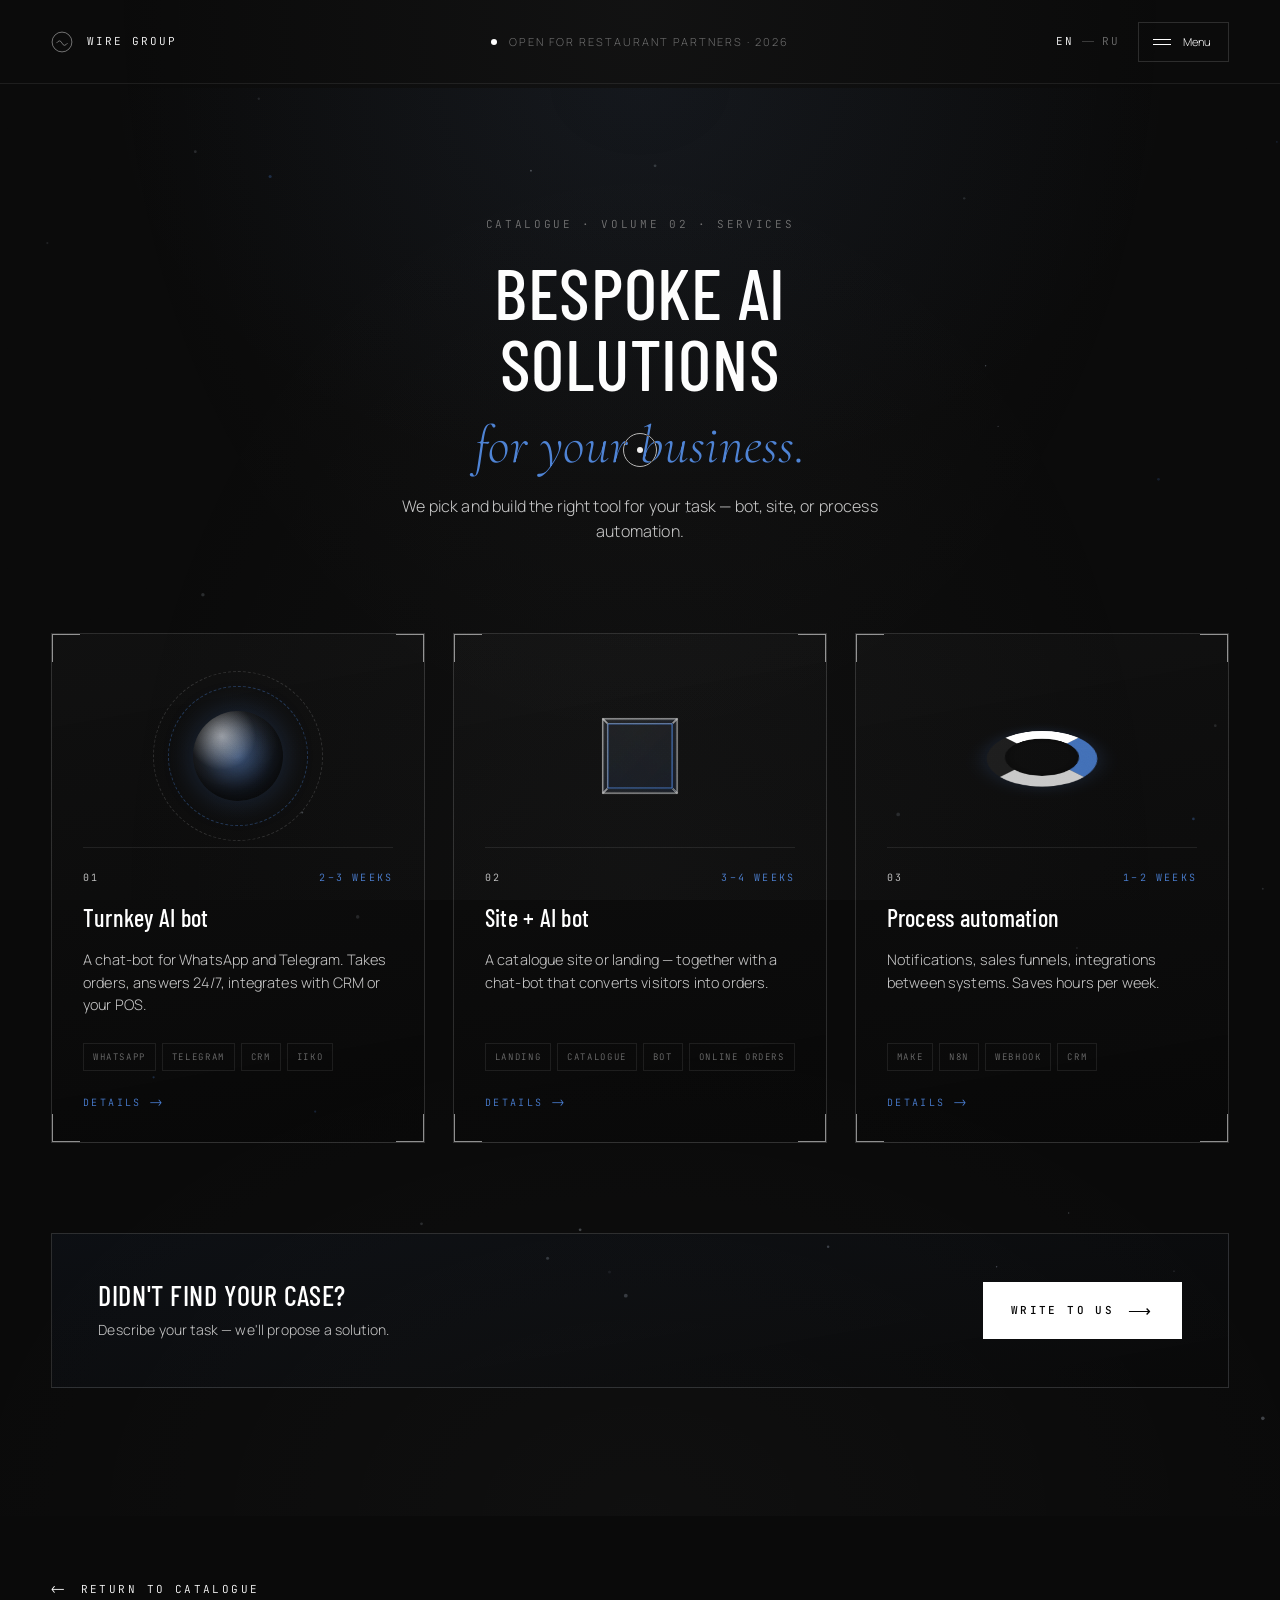
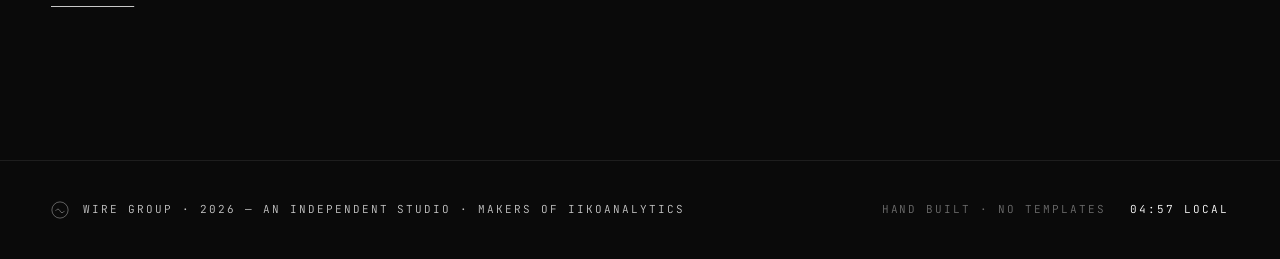
==== ai-services.html @ cb64c936 "Initial commit: Wire Group static site" ====
<!DOCTYPE html>
<html lang="en" data-lang="en">
<head>
<meta charset="UTF-8" />
<meta name="viewport" content="width=device-width, initial-scale=1.0" />
<title>Wire Group — AI Services · Bespoke AI for your business</title>
<meta name="description" content="Wire Group AI Services — bespoke bots, sites and process automation. Turnkey AI bots, site + bot bundles, and process automation in 1–4 weeks." />
<link rel="preconnect" href="https://fonts.googleapis.com" />
<link rel="preconnect" href="https://fonts.gstatic.com" crossorigin />
<link href="https://fonts.googleapis.com/css2?family=Barlow+Condensed:wght@300;400;500;600&family=Cormorant+Garamond:ital,wght@0,300;0,400;1,300;1,400&family=Manrope:wght@200;300;400;500;600&family=JetBrains+Mono:wght@300;400&display=swap" rel="stylesheet" />
<link rel="stylesheet" href="style.css" />
</head>
<body class="page-ai-services">

<div class="cursor-ring" id="cursorRing" aria-hidden="true"></div>
<div class="cursor-dot" id="cursorDot" aria-hidden="true"></div>

<header class="topbar">
  <a href="index.html" class="topbar-mark" data-cursor="link" aria-label="Wire Group home">
    <span class="topbar-mark-symbol">
      <svg viewBox="0 0 40 40" aria-hidden="true">
        <circle cx="20" cy="20" r="18" />
        <path d="M10 22 Q 16 14 20 22 T 30 22" />
      </svg>
    </span>
    <span class="topbar-mark-text">WIRE&nbsp;GROUP</span>
  </a>

  <nav class="topbar-nav">
    <span class="topbar-nav-status">
      <span class="topbar-dot"></span>
      <span data-i18n="status">Available for select work · 2026</span>
    </span>
  </nav>

  <div class="topbar-actions">
    <button class="lang-toggle" id="langToggle" data-cursor="link" aria-label="Toggle language">
      <span class="lang-current">EN</span>
      <span class="lang-divider"></span>
      <span class="lang-other">RU</span>
    </button>
    <button class="menu-button" id="menuOpen" data-cursor="link" aria-label="Open menu">
      <span class="menu-button-lines"><span></span><span></span></span>
      <span class="menu-button-label" data-i18n="menu">Menu</span>
    </button>
  </div>
</header>

<!-- Menu overlay -->
<div class="menu" id="menu" aria-hidden="true">
  <div class="menu-inner">
    <div class="menu-top">
      <span class="menu-eyebrow" data-i18n="menu-eyebrow">Navigation — Wire Group</span>
      <button class="menu-close" id="menuClose" data-cursor="link" aria-label="Close menu">
        <span class="menu-close-x"><span></span><span></span></span>
        <span data-i18n="close">Close</span>
      </button>
    </div>

    <nav class="menu-list">
      <a href="index.html#hero" class="menu-item" data-cursor="link">
        <span class="menu-index">01</span>
        <span class="menu-label" data-i18n="nav-home">Home</span>
        <span class="menu-arrow">→</span>
      </a>
      <a href="index.html#catalogue" class="menu-item" data-cursor="link">
        <span class="menu-index">02</span>
        <span class="menu-label" data-i18n="nav-catalog">Catalogue</span>
        <span class="menu-arrow">→</span>
      </a>
      <a href="index.html#contact" class="menu-item" data-cursor="link">
        <span class="menu-index">03</span>
        <span class="menu-label" data-i18n="nav-contact">Contact</span>
        <span class="menu-arrow">→</span>
      </a>
    </nav>

    <div class="menu-foot">
      <div class="menu-foot-block">
        <span class="menu-foot-label" data-i18n="direct">Direct</span>
        <a href="mailto:hello@wiregroup.studio" data-cursor="link">hello@wiregroup.studio</a>
      </div>
      <div class="menu-foot-block">
        <span class="menu-foot-label" data-i18n="channels">Channels</span>
        <div class="menu-foot-links">
          <a href="https://t.me/wiregroup" target="_blank" rel="noopener" data-cursor="link">Telegram</a>
          <a href="https://wa.me/00000000000" target="_blank" rel="noopener" data-cursor="link">WhatsApp</a>
        </div>
      </div>
      <div class="menu-foot-block">
        <span class="menu-foot-label" data-i18n="meridian">Meridian</span>
        <span class="menu-clock" id="menuClock">— : — : —</span>
      </div>
    </div>
  </div>
</div>

<main class="catalog-page">

<!-- =================  BESPOKE AI SERVICES  ================= -->
<section class="ai-services" id="ai-services" aria-label="Bespoke AI solutions">
  <canvas class="ai-bg-particles" aria-hidden="true"></canvas>

  <header class="ai-services-intro">
    <span class="ai-services-kicker mono" data-i18n="ai-kicker">Catalogue · Volume 02 · Services</span>
    <h2 class="ai-services-headline">
      <span data-i18n="ai-headline-1">Bespoke AI solutions</span>
      <span class="serif-italic" data-i18n="ai-headline-2">for your business.</span>
    </h2>
    <p class="ai-services-sub" data-i18n="ai-sub">We pick and build the right tool for your task — bot, site, or process automation.</p>
  </header>

  <div class="ai-packages">
    <canvas class="ai-3d-canvas" aria-hidden="true"></canvas>

    <article class="ai-pack" data-cursor="view" data-modal="ai-modal-1" role="button" tabindex="0" aria-haspopup="dialog">
      <span class="frame-corner tl"></span>
      <span class="frame-corner tr"></span>
      <span class="frame-corner bl"></span>
      <span class="frame-corner br"></span>

      <div class="ai-pack-3d" data-3d="sphere">
        <div class="ai-pack-3d-fallback" aria-hidden="true">
          <span class="fb-sphere"></span>
          <span class="fb-orbit"></span>
          <span class="fb-orbit fb-orbit-2"></span>
        </div>
      </div>

      <div class="ai-pack-meta">
        <span class="ai-pack-num mono">01</span>
        <span class="ai-pack-time mono" data-i18n="ai-1-time">2–3 weeks</span>
      </div>
      <h3 class="ai-pack-title" data-i18n="ai-1-title">Turnkey AI bot</h3>
      <p class="ai-pack-body" data-i18n="ai-1-body">A chat-bot for WhatsApp and Telegram. Takes orders, answers 24/7, integrates with CRM or your POS.</p>
      <ul class="ai-pack-tags">
        <li>WhatsApp</li><li>Telegram</li><li>CRM</li><li>iiko</li>
      </ul>
      <span class="ai-pack-more mono" data-i18n="ai-more">Details ⟶</span>
    </article>

    <article class="ai-pack" data-cursor="view" data-modal="ai-modal-2" role="button" tabindex="0" aria-haspopup="dialog">
      <span class="frame-corner tl"></span>
      <span class="frame-corner tr"></span>
      <span class="frame-corner bl"></span>
      <span class="frame-corner br"></span>

      <div class="ai-pack-3d" data-3d="cube">
        <div class="ai-pack-3d-fallback" aria-hidden="true">
          <span class="fb-cube"><span></span><span></span><span></span><span></span><span></span><span></span></span>
        </div>
      </div>

      <div class="ai-pack-meta">
        <span class="ai-pack-num mono">02</span>
        <span class="ai-pack-time mono" data-i18n="ai-2-time">3–4 weeks</span>
      </div>
      <h3 class="ai-pack-title" data-i18n="ai-2-title">Site + AI bot</h3>
      <p class="ai-pack-body" data-i18n="ai-2-body">A catalogue site or landing — together with a chat-bot that converts visitors into orders.</p>
      <ul class="ai-pack-tags">
        <li>Landing</li><li>Catalogue</li><li>Bot</li><li>Online orders</li>
      </ul>
      <span class="ai-pack-more mono" data-i18n="ai-more">Details ⟶</span>
    </article>

    <article class="ai-pack" data-cursor="view" data-modal="ai-modal-3" role="button" tabindex="0" aria-haspopup="dialog">
      <span class="frame-corner tl"></span>
      <span class="frame-corner tr"></span>
      <span class="frame-corner bl"></span>
      <span class="frame-corner br"></span>

      <div class="ai-pack-3d" data-3d="torus">
        <div class="ai-pack-3d-fallback" aria-hidden="true">
          <span class="fb-torus"></span>
        </div>
      </div>

      <div class="ai-pack-meta">
        <span class="ai-pack-num mono">03</span>
        <span class="ai-pack-time mono" data-i18n="ai-3-time">1–2 weeks</span>
      </div>
      <h3 class="ai-pack-title" data-i18n="ai-3-title">Process automation</h3>
      <p class="ai-pack-body" data-i18n="ai-3-body">Notifications, sales funnels, integrations between systems. Saves hours per week.</p>
      <ul class="ai-pack-tags">
        <li>Make</li><li>n8n</li><li>Webhook</li><li>CRM</li>
      </ul>
      <span class="ai-pack-more mono" data-i18n="ai-more">Details ⟶</span>
    </article>
  </div>

  <!-- ============ Modal: Turnkey AI bot ============ -->
  <div class="ai-modal" id="ai-modal-1" role="dialog" aria-modal="true" aria-labelledby="ai-modal-1-title" aria-hidden="true">
    <div class="ai-modal-backdrop" data-modal-close></div>
    <div class="ai-modal-panel">
      <span class="frame-corner tl"></span>
      <span class="frame-corner tr"></span>
      <span class="frame-corner bl"></span>
      <span class="frame-corner br"></span>

      <button class="ai-modal-close" data-modal-close aria-label="Close">
        <span class="ai-modal-close-x"><span></span><span></span></span>
        <span class="mono" data-i18n="close">Close</span>
      </button>

      <div class="ai-modal-head">
        <span class="ai-modal-eyebrow mono">
          <span data-i18n="ai-pack-label">Package</span> · 01
          <span class="ai-modal-eyebrow-sep">·</span>
          <span data-i18n="ai-1-time">2–3 weeks</span>
        </span>
        <h3 class="ai-modal-title" id="ai-modal-1-title" data-i18n="ai-1-title">Turnkey AI bot</h3>
        <p class="ai-modal-lead" data-i18n="ai-1-body">A chat-bot for WhatsApp and Telegram. Takes orders, answers 24/7, integrates with CRM or your POS.</p>
      </div>

      <div class="ai-modal-body">
        <div class="ai-modal-block">
          <span class="ai-modal-block-label mono" data-i18n="ai-includes">What's included</span>
          <ul class="ai-modal-list">
            <li data-i18n="ai-1-list-1">Conversation flow tailored to your business — 5–8 branches</li>
            <li data-i18n="ai-1-list-2">WhatsApp Business API and Telegram setup</li>
            <li data-i18n="ai-1-list-3">Knowledge base — bot answers from your documents and FAQ</li>
            <li data-i18n="ai-1-list-4">Order intake — handoff to a manager or fully automated</li>
            <li data-i18n="ai-1-list-5">CRM integration (amoCRM, Bitrix24) or iiko / POS</li>
            <li data-i18n="ai-1-list-6">Admin panel — view dialogues, edit answers, export leads</li>
            <li data-i18n="ai-1-list-7">Two weeks of post-launch tuning</li>
          </ul>
        </div>

        <div class="ai-modal-block">
          <span class="ai-modal-block-label mono" data-i18n="ai-stack">Stack & integrations</span>
          <ul class="ai-pack-tags ai-modal-tags">
            <li>WhatsApp</li><li>Telegram</li><li>amoCRM</li><li>Bitrix24</li><li>iiko</li><li>Claude</li>
          </ul>
        </div>

        <div class="ai-modal-block">
          <span class="ai-modal-block-label mono" data-i18n="ai-out-label">Deliverables</span>
          <p class="ai-modal-out" data-i18n="ai-1-out">A working bot on both channels, full access, brief onboarding for your team.</p>
        </div>
      </div>

      <a href="mailto:hello@wiregroup.studio?subject=AI%20bot%20—%20discuss%20a%20project" class="ai-modal-cta" data-cursor="link">
        <span data-i18n="ai-modal-cta">Discuss your project</span>
        <span class="ai-cta-arrow">⟶</span>
      </a>
    </div>
  </div>

  <!-- ============ Modal: Site + AI bot ============ -->
  <div class="ai-modal" id="ai-modal-2" role="dialog" aria-modal="true" aria-labelledby="ai-modal-2-title" aria-hidden="true">
    <div class="ai-modal-backdrop" data-modal-close></div>
    <div class="ai-modal-panel">
      <span class="frame-corner tl"></span>
      <span class="frame-corner tr"></span>
      <span class="frame-corner bl"></span>
      <span class="frame-corner br"></span>

      <button class="ai-modal-close" data-modal-close aria-label="Close">
        <span class="ai-modal-close-x"><span></span><span></span></span>
        <span class="mono" data-i18n="close">Close</span>
      </button>

      <div class="ai-modal-head">
        <span class="ai-modal-eyebrow mono">
          <span data-i18n="ai-pack-label">Package</span> · 02
          <span class="ai-modal-eyebrow-sep">·</span>
          <span data-i18n="ai-2-time">3–4 weeks</span>
        </span>
        <h3 class="ai-modal-title" id="ai-modal-2-title" data-i18n="ai-2-title">Site + AI bot</h3>
        <p class="ai-modal-lead" data-i18n="ai-2-body">A catalogue site or landing — together with a chat-bot that converts visitors into orders.</p>
      </div>

      <div class="ai-modal-body">
        <div class="ai-modal-block">
          <span class="ai-modal-block-label mono" data-i18n="ai-includes">What's included</span>
          <ul class="ai-modal-list">
            <li data-i18n="ai-2-list-1">Custom design on-brand — mobile-first</li>
            <li data-i18n="ai-2-list-2">Responsive build, on-page SEO, sub-2s page speed</li>
            <li data-i18n="ai-2-list-3">Embedded AI assistant — answers visitors directly in the site chat</li>
            <li data-i18n="ai-2-list-4">Lead-capture flows — contact and order details</li>
            <li data-i18n="ai-2-list-5">One bot across all channels — site, WhatsApp, Telegram</li>
            <li data-i18n="ai-2-list-6">CRM integration — every lead lands in your pipeline</li>
            <li data-i18n="ai-2-list-7">Domain, hosting and analytics — all configured</li>
          </ul>
        </div>

        <div class="ai-modal-block">
          <span class="ai-modal-block-label mono" data-i18n="ai-stack">Stack & integrations</span>
          <ul class="ai-pack-tags ai-modal-tags">
            <li>Landing</li><li>Catalogue</li><li>AI chat</li><li>WhatsApp</li><li>Telegram</li><li>CRM</li>
          </ul>
        </div>

        <div class="ai-modal-block">
          <span class="ai-modal-block-label mono" data-i18n="ai-out-label">Deliverables</span>
          <p class="ai-modal-out" data-i18n="ai-2-out">Live website, embedded AI assistant, connected CRM lead pipeline.</p>
        </div>
      </div>

      <a href="mailto:hello@wiregroup.studio?subject=Site%20%2B%20AI%20bot%20—%20discuss%20a%20project" class="ai-modal-cta" data-cursor="link">
        <span data-i18n="ai-modal-cta">Discuss your project</span>
        <span class="ai-cta-arrow">⟶</span>
      </a>
    </div>
  </div>

  <!-- ============ Modal: Process automation ============ -->
  <div class="ai-modal" id="ai-modal-3" role="dialog" aria-modal="true" aria-labelledby="ai-modal-3-title" aria-hidden="true">
    <div class="ai-modal-backdrop" data-modal-close></div>
    <div class="ai-modal-panel">
      <span class="frame-corner tl"></span>
      <span class="frame-corner tr"></span>
      <span class="frame-corner bl"></span>
      <span class="frame-corner br"></span>

      <button class="ai-modal-close" data-modal-close aria-label="Close">
        <span class="ai-modal-close-x"><span></span><span></span></span>
        <span class="mono" data-i18n="close">Close</span>
      </button>

      <div class="ai-modal-head">
        <span class="ai-modal-eyebrow mono">
          <span data-i18n="ai-pack-label">Package</span> · 03
          <span class="ai-modal-eyebrow-sep">·</span>
          <span data-i18n="ai-3-time">1–2 weeks</span>
        </span>
        <h3 class="ai-modal-title" id="ai-modal-3-title" data-i18n="ai-3-title">Process automation</h3>
        <p class="ai-modal-lead" data-i18n="ai-3-body">Notifications, sales funnels, integrations between systems. Saves hours per week.</p>
      </div>

      <div class="ai-modal-body">
        <div class="ai-modal-block">
          <span class="ai-modal-block-label mono" data-i18n="ai-includes">What's included</span>
          <ul class="ai-modal-list">
            <li data-i18n="ai-3-list-1">Workflow audit — find what eats time in your team</li>
            <li data-i18n="ai-3-list-2">Notifications to Telegram, email or Slack on the right events</li>
            <li data-i18n="ai-3-list-3">Integrations across CRM, POS, sheets, accounting (Make / n8n)</li>
            <li data-i18n="ai-3-list-4">Auto-funnels — follow-ups, reminders, status changes</li>
            <li data-i18n="ai-3-list-5">Daily and weekly digests — sales, stock, KPI in one report</li>
            <li data-i18n="ai-3-list-6">Webhook triggers tied to your existing systems</li>
            <li data-i18n="ai-3-list-7">Documentation — your team can edit flows themselves</li>
          </ul>
        </div>

        <div class="ai-modal-block">
          <span class="ai-modal-block-label mono" data-i18n="ai-stack">Stack & integrations</span>
          <ul class="ai-pack-tags ai-modal-tags">
            <li>Make</li><li>n8n</li><li>Webhook</li><li>Zapier</li><li>CRM</li><li>iiko</li>
          </ul>
        </div>

        <div class="ai-modal-block">
          <span class="ai-modal-block-label mono" data-i18n="ai-out-label">Deliverables</span>
          <p class="ai-modal-out" data-i18n="ai-3-out">Live automations, full documentation, one week of post-launch support.</p>
        </div>
      </div>

      <a href="mailto:hello@wiregroup.studio?subject=Process%20automation%20—%20discuss%20a%20project" class="ai-modal-cta" data-cursor="link">
        <span data-i18n="ai-modal-cta">Discuss your project</span>
        <span class="ai-cta-arrow">⟶</span>
      </a>
    </div>
  </div>

  <div class="ai-cta">
    <div class="ai-cta-text">
      <h4 class="ai-cta-title" data-i18n="ai-cta-title">Didn't find your case?</h4>
      <p class="ai-cta-sub" data-i18n="ai-cta-sub">Describe your task — we'll propose a solution.</p>
    </div>
    <a href="mailto:hello@wiregroup.studio" class="ai-cta-btn" data-cursor="link">
      <span data-i18n="ai-cta-btn">Write to us</span>
      <span class="ai-cta-arrow">⟶</span>
    </a>
  </div>
</section>

<section class="section" style="padding-top: 60px;">
  <a href="index.html#catalogue" class="link-arrow" data-cursor="link">
    <span class="arrow">⟵</span>
    <span data-i18n="back-catalog">Return to catalogue</span>
  </a>
</section>

<footer class="footer">
  <div class="footer-mark">
    <span class="footer-mark-symbol">
      <svg viewBox="0 0 40 40" aria-hidden="true">
        <circle cx="20" cy="20" r="18" />
        <path d="M10 22 Q 16 14 20 22 T 30 22" />
      </svg>
    </span>
    <span>WIRE GROUP · 2026 — <span data-i18n="footer-note">An independent studio</span></span>
  </div>
  <div class="footer-right">
    <span data-i18n="footer-build">Hand built · No templates</span>
    <span class="footer-time" id="footerTime">— : —</span>
  </div>
</footer>

</main>

<script src="main.js"></script>
<script src="ai-services.js" defer></script>

</body>
</html>
---- style.css ----
/* =============================================================
   WIRE GROUP — luxury dark studio site
   Palette  : graphite black, platinum silver
   Type     : Italiana (display) · Cormorant Garamond (italic)
              Manrope (body) · JetBrains Mono (numeric)
   ============================================================= */

:root {
  /* Bugatti palette per design brief */
  --black:        #0A0A0A;             /* main background */
  --black-deep:   #050505;             /* preloader / menu */
  --black-soft:   #141414;             /* cards */
  --silver:       #C8C8C8;             /* text */
  --silver-bright:#FFFFFF;             /* headlines only */
  --silver-mute:  #6e6e6e;
  --silver-dim:   #3a3a3a;
  --blue:         #4A7FD4;             /* Bugatti Blue accent / glow */
  --blue-deep:    #1B3A6B;             /* Bugatti Blue deep */
  --blue-soft:    rgba(74, 127, 212, 0.18);
  /* Backwards-compat aliases — cream → blue */
  --cream:        var(--blue);
  --cream-soft:   var(--blue-soft);
  --hairline:     rgba(200, 200, 200, 0.10);
  --hairline-2:   rgba(200, 200, 200, 0.18);
  --glow:         rgba(255, 255, 255, 0.06);

  --font-display: "Barlow Condensed", "Helvetica Neue", sans-serif;
  --font-serif:   "Cormorant Garamond", serif;
  --font-body:    "Manrope", "Helvetica Neue", sans-serif;
  --font-mono:    "JetBrains Mono", ui-monospace, monospace;

  --ease-out:     cubic-bezier(.22, .61, .36, 1);
  --ease-in-out:  cubic-bezier(.65, 0, .35, 1);

  --max:          1480px;
  --gutter:       clamp(20px, 4vw, 56px);
}

/* ---------- reset ---------- */
*, *::before, *::after { box-sizing: border-box; margin: 0; padding: 0; }
html { -webkit-font-smoothing: antialiased; -moz-osx-font-smoothing: grayscale; }
body {
  background: var(--black);
  color: var(--silver);
  font-family: var(--font-body);
  font-weight: 300;
  font-size: 15px;
  line-height: 1.6;
  letter-spacing: 0.01em;
  overflow-x: hidden;
  cursor: none;
}
img, svg { display: block; max-width: 100%; }
button { background: none; border: 0; color: inherit; font: inherit; cursor: none; }
a { color: inherit; text-decoration: none; cursor: none; }
ul { list-style: none; }
::selection { background: var(--silver); color: var(--black); }

/* Background grain + vignette */
body::before {
  content: "";
  position: fixed; inset: 0; pointer-events: none; z-index: 2;
  background-image: radial-gradient(ellipse at 50% 0%, rgba(200,205,210,0.04), transparent 60%),
                    radial-gradient(ellipse at 50% 100%, rgba(200,205,210,0.03), transparent 60%);
}
body::after {
  content: "";
  position: fixed; inset: 0; pointer-events: none; z-index: 3;
  opacity: 0.06;
  background-image: url("data:image/svg+xml;utf8,<svg xmlns='http://www.w3.org/2000/svg' width='220' height='220'><filter id='n'><feTurbulence type='fractalNoise' baseFrequency='0.85' numOctaves='2' stitchTiles='stitch'/><feColorMatrix values='0 0 0 0 0.85  0 0 0 0 0.85  0 0 0 0 0.85  0 0 0 1 0'/></filter><rect width='100%25' height='100%25' filter='url(%23n)'/></svg>");
  mix-blend-mode: overlay;
}

/* =============================================================
   Page entrance transition
   ============================================================= */
/* No loading screen — the page fades in cleanly while the hero
   reveals stage in. This subtle fade is the "transition" into the site. */
body {
  opacity: 0;
  transition: opacity 0.8s var(--ease-out);
}
body.is-ready {
  opacity: 1;
}

/* =============================================================
   Custom cursor
   ============================================================= */
.cursor-dot, .cursor-ring {
  position: fixed; top: 0; left: 0;
  pointer-events: none; z-index: 9000;
  transform: translate3d(-50%, -50%, 0);
  mix-blend-mode: difference;
}
.cursor-dot {
  width: 6px; height: 6px;
  background: var(--silver-bright);
  border-radius: 50%;
}
.cursor-ring {
  width: 34px; height: 34px;
  border: 1px solid var(--silver);
  border-radius: 50%;
  transition: width 0.5s var(--ease-out), height 0.5s var(--ease-out),
              background 0.5s var(--ease-out), border-color 0.5s var(--ease-out);
}
body.cursor-hover .cursor-ring {
  width: 62px; height: 62px;
  border-color: var(--silver-bright);
  background: rgba(232,235,239,0.08);
}
body.cursor-hover .cursor-dot { opacity: 0; }
body.cursor-view .cursor-ring {
  width: 88px; height: 88px;
  border-color: var(--silver-bright);
}
@media (max-width: 900px) {
  body { cursor: auto; }
  button, a { cursor: pointer; }
  .cursor-dot, .cursor-ring { display: none; }
}

/* =============================================================
   Top bar
   ============================================================= */
.topbar {
  position: fixed; top: 0; left: 0; right: 0; z-index: 80;
  display: grid; grid-template-columns: 1fr auto 1fr;
  align-items: center;
  padding: 22px var(--gutter);
  font-size: 11px;
  letter-spacing: 0.18em;
  text-transform: uppercase;
}
.topbar::after {
  content: ""; position: absolute; left: 0; right: 0; bottom: 0;
  height: 1px; background: var(--hairline);
}
.topbar-mark { display: flex; align-items: center; gap: 14px; color: var(--silver-bright); }
.topbar-mark-symbol { width: 22px; height: 22px; }
.topbar-mark-symbol svg { width: 100%; height: 100%; fill: none; stroke: var(--silver); stroke-width: 1; }
.topbar-mark-text { font-family: var(--font-mono); font-size: 11px; }
.topbar-nav { justify-self: center; }
.topbar-nav-status { display: flex; align-items: center; gap: 12px; color: var(--silver-mute); }
.topbar-dot {
  width: 6px; height: 6px; border-radius: 50%;
  background: var(--silver-bright);
  box-shadow: 0 0 0 0 rgba(232,235,239,0.6);
  animation: pulse 2.6s infinite;
}
@keyframes pulse {
  0%   { box-shadow: 0 0 0 0   rgba(232,235,239,0.5); }
  70%  { box-shadow: 0 0 0 10px rgba(232,235,239,0);   }
  100% { box-shadow: 0 0 0 0   rgba(232,235,239,0);   }
}
.topbar-actions { justify-self: end; display: flex; align-items: center; gap: 18px; }

.lang-toggle {
  display: inline-flex; align-items: center; gap: 8px;
  font-family: var(--font-mono);
  font-size: 11px; letter-spacing: 0.18em;
  color: var(--silver-mute);
}
.lang-toggle .lang-current { color: var(--silver-bright); }
.lang-toggle .lang-divider {
  width: 12px; height: 1px; background: var(--silver-dim);
}
.lang-toggle:hover .lang-other { color: var(--silver-bright); }

.menu-button {
  display: inline-flex; align-items: center; gap: 12px;
  padding: 10px 18px 10px 14px;
  border: 1px solid var(--hairline-2);
  transition: border-color 0.4s var(--ease-out), background 0.4s var(--ease-out);
}
.menu-button:hover { border-color: var(--silver-bright); background: rgba(232,235,239,0.04); }
.menu-button-lines { display: inline-flex; flex-direction: column; gap: 4px; }
.menu-button-lines span {
  display: block; width: 18px; height: 1px; background: var(--silver-bright);
  transition: transform 0.4s var(--ease-out);
}
.menu-button:hover .menu-button-lines span:first-child { transform: translateX(-3px); }
.menu-button:hover .menu-button-lines span:last-child  { transform: translateX(3px); }
.menu-button-label { color: var(--silver-bright); }

/* =============================================================
   Menu overlay
   ============================================================= */
.menu {
  position: fixed; inset: 0; z-index: 200;
  background: var(--black-deep);
  pointer-events: none;
  clip-path: inset(0 0 100% 0);
  transition: clip-path 0.9s var(--ease-in-out);
}
.menu.is-open {
  pointer-events: auto;
  clip-path: inset(0 0 0 0);
}
.menu-inner {
  position: relative; height: 100%;
  display: grid;
  grid-template-rows: auto 1fr auto;
  padding: 28px var(--gutter) 36px;
}
.menu-inner::before, .menu-inner::after {
  content: ""; position: absolute;
  background: radial-gradient(ellipse at center, rgba(232,235,239,0.05), transparent 60%);
  pointer-events: none;
}
.menu-inner::before { top: -200px; left: -200px; width: 600px; height: 600px; }
.menu-inner::after  { bottom: -200px; right: -200px; width: 700px; height: 700px; }

.menu-top {
  display: flex; align-items: center; justify-content: space-between;
  font-size: 11px; letter-spacing: 0.2em; text-transform: uppercase;
  color: var(--silver-mute);
  padding-bottom: 24px;
  border-bottom: 1px solid var(--hairline);
}
.menu-eyebrow { font-family: var(--font-mono); }
.menu-close { display: inline-flex; align-items: center; gap: 12px; color: var(--silver-bright); }
.menu-close-x { position: relative; width: 18px; height: 18px; display: inline-block; }
.menu-close-x span {
  position: absolute; top: 50%; left: 0; width: 100%; height: 1px;
  background: var(--silver-bright);
}
.menu-close-x span:first-child  { transform: rotate(45deg); }
.menu-close-x span:last-child   { transform: rotate(-45deg); }

.menu-list {
  display: flex; flex-direction: column; justify-content: center;
  gap: clamp(10px, 1.6vw, 18px);
  padding: 60px 0;
}
.menu-item {
  display: grid;
  grid-template-columns: 80px 1fr auto;
  align-items: baseline;
  gap: 32px;
  font-family: var(--font-display);
  font-size: clamp(48px, 9vw, 132px);
  line-height: 0.95;
  color: var(--silver-bright);
  padding: 18px 0;
  border-top: 1px solid var(--hairline);
  position: relative;
  overflow: hidden;
  transform: translateY(40px);
  opacity: 0;
  transition: padding-left 0.5s var(--ease-out), color 0.5s var(--ease-out);
}
.menu-item:last-child { border-bottom: 1px solid var(--hairline); }
.menu.is-open .menu-item {
  animation: menuItemIn 1s var(--ease-out) forwards;
}
.menu.is-open .menu-item:nth-child(1) { animation-delay: 0.30s; }
.menu.is-open .menu-item:nth-child(2) { animation-delay: 0.42s; }
.menu.is-open .menu-item:nth-child(3) { animation-delay: 0.54s; }
.menu.is-open .menu-item:nth-child(4) { animation-delay: 0.66s; }
@keyframes menuItemIn { to { transform: translateY(0); opacity: 1; } }

.menu-item:hover { padding-left: 32px; color: var(--silver-bright); }
.menu-item::before {
  content: ""; position: absolute; left: 0; top: 0; bottom: 0;
  width: 4px; background: var(--silver-bright);
  transform: scaleY(0); transform-origin: top;
  transition: transform 0.6s var(--ease-out);
}
.menu-item:hover::before { transform: scaleY(1); }

.menu-index {
  font-family: var(--font-mono);
  font-size: 12px;
  letter-spacing: 0.18em;
  color: var(--silver-mute);
  align-self: center;
}
.menu-label {
  font-style: normal;
  letter-spacing: -0.01em;
}
.menu-arrow {
  font-family: var(--font-body);
  font-size: 18px;
  color: var(--silver-mute);
  transform: translateX(-12px);
  opacity: 0;
  transition: transform 0.5s var(--ease-out), opacity 0.5s var(--ease-out);
  align-self: center;
}
.menu-item:hover .menu-arrow { transform: translateX(0); opacity: 1; color: var(--silver-bright); }

.menu-foot {
  display: grid;
  grid-template-columns: repeat(3, 1fr);
  gap: var(--gutter);
  padding-top: 28px;
  border-top: 1px solid var(--hairline);
  font-size: 12px;
  letter-spacing: 0.06em;
}
.menu-foot-block { display: flex; flex-direction: column; gap: 6px; }
.menu-foot-label {
  font-family: var(--font-mono);
  font-size: 10px; letter-spacing: 0.22em; text-transform: uppercase;
  color: var(--silver-mute);
}
.menu-foot-block a { color: var(--silver-bright); transition: color 0.3s; }
.menu-foot-links { display: flex; gap: 18px; }
.menu-clock { font-family: var(--font-mono); color: var(--silver-bright); }

/* =============================================================
   Hero
   ============================================================= */
.hero {
  position: relative;
  min-height: 100vh;
  padding: 0 var(--gutter);
  display: grid;
  align-content: center;
  overflow: hidden;
}
/* Atmosphere — calm replacement for canvas wires */
.hero-atmosphere {
  position: absolute; inset: 0;
  z-index: 0;
  pointer-events: none;
  overflow: hidden;
}
.hero-atmosphere::before {
  content: "";
  position: absolute; inset: 0;
  background: radial-gradient(ellipse 70% 55% at 50% -5%,
                rgba(240, 242, 245, 0.12),
                rgba(240, 242, 245, 0.04) 40%,
                transparent 75%);
}
.hero-atmosphere::after {
  content: "";
  position: absolute; top: -10%; bottom: -10%; width: 40%;
  left: -40%;
  background: linear-gradient(110deg,
                transparent 35%,
                rgba(240, 242, 245, 0.05) 50%,
                transparent 65%);
  animation: heroSheen 28s linear infinite;
}
@keyframes heroSheen {
  0%   { left: -50%; }
  100% { left: 110%; }
}
.hero-grid-overlay {
  position: absolute; inset: 0;
  z-index: 0;
  pointer-events: none;
  background-image:
    linear-gradient(to right, rgba(212, 216, 221, 0.045) 1px, transparent 1px),
    linear-gradient(to bottom, rgba(212, 216, 221, 0.045) 1px, transparent 1px);
  background-size: 96px 96px;
  -webkit-mask-image: radial-gradient(ellipse at center, black 28%, transparent 78%);
          mask-image: radial-gradient(ellipse at center, black 28%, transparent 78%);
}
.hero-frame {
  position: absolute;
  top: 88px;
  left: var(--gutter);
  right: var(--gutter);
  bottom: 28px;
  pointer-events: none;
  z-index: 1;
}
.frame-corner {
  position: absolute;
  width: 28px; height: 28px;
  border: 1px solid var(--silver);
  opacity: 0.7;
}
.frame-corner.tl { top: 0; left: 0; border-right: 0; border-bottom: 0; }
.frame-corner.tr { top: 0; right: 0; border-left: 0; border-bottom: 0; }
.frame-corner.bl { bottom: 0; left: 0; border-right: 0; border-top: 0; }
.frame-corner.br { bottom: 0; right: 0; border-left: 0; border-top: 0; }

.hero-grid {
  position: relative;
  z-index: 2;
  max-width: var(--max);
  margin: 0 auto;
  width: 100%;
  text-align: center;
  padding: 100px 0 80px;
  display: flex; flex-direction: column;
  align-items: center;
  gap: clamp(28px, 4vw, 48px);
}

.hero-eyebrow {
  display: inline-flex; align-items: center; gap: 24px;
  font-family: var(--font-mono);
  font-size: 11px;
  letter-spacing: 0.28em;
  text-transform: uppercase;
  color: var(--silver-mute);
}
.hero-eyebrow .line {
  display: block; width: 60px; height: 1px; background: var(--silver-dim);
}
.eyebrow-text span { color: var(--silver); }

.logo-stage {
  position: relative;
  width: 100%;
  min-height: clamp(120px, 18vw, 240px);
  display: flex; align-items: center; justify-content: center;
}
.logo-variant {
  position: absolute; inset: 0;
  display: flex; align-items: center; justify-content: center; flex-direction: column;
  opacity: 0; pointer-events: none;
  transition: opacity 0.6s var(--ease-out);
}
.logo-variant.is-active { opacity: 1; pointer-events: auto; }

/* ---------- Wordmark (Cinzel, Bugatti language) ---------- */
.logo-wordmark {
  font-family: var(--font-display);
  font-weight: 500;
  font-size: clamp(44px, 10vw, 152px);
  line-height: 0.95;
  color: var(--silver-bright);
  letter-spacing: 0.18em;
  text-indent: 0.18em;     /* compensate visual centering of letter-spacing */
  display: flex; align-items: baseline; justify-content: center;
  white-space: nowrap;
}
.logo-wordmark .letter { display: inline-block; }
.logo-wordmark .logo-space { display: inline-block; width: 0.6em; }
.logo-wordmark.compact { font-size: clamp(20px, 2.4vw, 30px); letter-spacing: 0.34em; text-indent: 0.34em; margin-top: 14px; }
.logo-wordmark.plate   { font-size: clamp(36px, 6.4vw, 88px); letter-spacing: 0.22em; text-indent: 0.22em; }

/* ---------- Variant 01 — Manufacture wordmark ---------- */
.logo-manufacture {
  display: flex; flex-direction: column; align-items: center;
  gap: 22px;
}
.logo-line-top, .logo-line-bottom {
  display: flex; align-items: center; gap: 18px;
  font-family: var(--font-mono);
  font-size: 10px; letter-spacing: 0.32em; text-transform: uppercase;
  color: var(--silver-mute);
}
.logo-line-top .rule {
  display: inline-block;
  width: 56px; height: 1px;
  background: var(--silver-dim);
}
.logo-line-bottom .corner {
  display: inline-block;
  width: 14px; height: 14px;
  border: 1px solid var(--silver-dim);
}
.logo-line-bottom .corner.left  { border-right: 0; border-bottom: 0; }
.logo-line-bottom .corner.right { border-left: 0;  border-bottom: 0; }
.logo-line-bottom .kicker-sub {
  color: var(--silver);
  letter-spacing: 0.45em;
}

/* ---------- Variant 02 — Crest ---------- */
.logo-crest {
  display: flex; flex-direction: column; align-items: center;
  gap: 18px;
}
.crest-svg {
  width: clamp(132px, 14vw, 188px);
  height: auto;
}
.crest-svg ellipse {
  fill: none;
  stroke: var(--silver-bright);
  stroke-width: 0.6;
}
.crest-svg ellipse.thin,
.crest-svg path.thin {
  fill: none;
  stroke: var(--silver);
  stroke-width: 0.4;
  opacity: 0.55;
}
.crest-svg .monogram {
  font-family: var(--font-display);
  font-weight: 500;
  font-size: 58px;
  fill: var(--silver-bright);
  letter-spacing: 0.08em;
}
.crest-svg .arc-text {
  font-family: var(--font-mono);
  font-size: 9px;
  fill: var(--silver-mute);
  letter-spacing: 0.42em;
}
.crest-tagline {
  display: flex; align-items: center; gap: 16px;
  margin-top: 4px;
  font-family: var(--font-mono);
  font-size: 10px; letter-spacing: 0.34em; text-transform: uppercase;
  color: var(--silver-mute);
}
.crest-tagline .rule.short {
  display: inline-block;
  width: 32px; height: 1px;
  background: var(--silver-dim);
}
.crest-tagline .center { color: var(--silver); }

/* ---------- Variant 03 — Nameplate ---------- */
.logo-nameplate {
  display: flex; flex-direction: column; align-items: stretch;
  gap: 14px;
  width: min(880px, 100%);
}
.plate-row {
  display: flex; justify-content: space-between; align-items: center;
  font-family: var(--font-mono);
  font-size: 10px; letter-spacing: 0.30em; text-transform: uppercase;
  color: var(--silver-mute);
}
.plate-frame {
  position: relative;
  padding: clamp(28px, 4vw, 44px) clamp(30px, 5vw, 60px);
  border: 1px solid var(--hairline-2);
  display: flex; flex-direction: column; align-items: center;
  gap: 16px;
}
.plate-frame::before,
.plate-frame::after {
  content: "";
  position: absolute;
  left: 8px; right: 8px;
  height: 1px;
  background: var(--silver-dim);
  opacity: 0.6;
}
.plate-frame::before { top: 6px; }
.plate-frame::after  { bottom: 6px; }
.plate-frame .frame-corner {
  width: 18px; height: 18px;
  opacity: 1;
  border-color: var(--silver-bright);
}
.plate-rule {
  display: block;
  width: 140px; height: 1px;
  background: var(--silver-dim);
}
.plate-sub {
  font-family: var(--font-mono);
  font-size: 11px; letter-spacing: 0.42em; text-transform: uppercase;
  color: var(--silver);
}

.slogan-stage {
  position: relative;
  min-height: 32px;
  width: 100%;
  display: flex; justify-content: center;
}
.slogan {
  position: absolute;
  font-family: var(--font-serif);
  font-style: italic;
  font-weight: 300;
  font-size: clamp(16px, 1.4vw, 21px);
  letter-spacing: 0.04em;
  color: var(--silver);
  opacity: 0; transform: translateY(8px);
  transition: opacity 0.6s var(--ease-out), transform 0.6s var(--ease-out);
}
.slogan.is-active { opacity: 1; transform: translateY(0); position: relative; }

.hero-meta {
  display: grid;
  grid-template-columns: repeat(3, minmax(0, 1fr));
  gap: clamp(20px, 3vw, 40px);
  width: 100%;
  max-width: 900px;
  padding-top: 36px;
  border-top: 1px solid var(--hairline);
}
.hero-meta-row {
  display: flex; flex-direction: column; gap: 6px;
  font-family: var(--font-mono);
  font-size: 11px; letter-spacing: 0.16em;
  text-transform: uppercase;
}
.hero-meta-label { color: var(--silver-mute); }
.hero-meta-value { color: var(--silver-bright); font-family: var(--font-body); font-size: 13px; letter-spacing: 0.04em; text-transform: none; }

/* Variant switcher */
.variant-switcher {
  position: absolute;
  left: var(--gutter); bottom: 36px;
  display: flex; gap: 28px;
  z-index: 5;
}
.variant-group { display: flex; align-items: center; gap: 12px; }
.variant-label {
  font-family: var(--font-mono);
  font-size: 10px; letter-spacing: 0.22em; text-transform: uppercase;
  color: var(--silver-mute);
}
.variant-buttons { display: flex; gap: 6px; }
.variant-buttons button {
  font-family: var(--font-mono);
  font-size: 11px; letter-spacing: 0.1em;
  width: 32px; height: 32px;
  border: 1px solid var(--hairline-2);
  color: var(--silver-mute);
  transition: color 0.3s, border-color 0.3s, background 0.3s;
}
.variant-buttons button:hover { color: var(--silver-bright); border-color: var(--silver); }
.variant-buttons button.is-active { color: var(--black); background: var(--silver-bright); border-color: var(--silver-bright); }

/* Scroll cue */
.scroll-cue {
  position: absolute;
  right: var(--gutter); bottom: 36px;
  display: flex; flex-direction: column; align-items: center; gap: 14px;
  font-family: var(--font-mono);
  font-size: 10px; letter-spacing: 0.28em; text-transform: uppercase;
  color: var(--silver-mute);
  z-index: 5;
}
.scroll-cue-line {
  width: 1px; height: 64px;
  background: var(--silver-dim);
  position: relative; overflow: hidden;
}
.scroll-cue-line span {
  position: absolute; top: -50%; left: 0; right: 0; height: 50%;
  background: var(--silver-bright);
  animation: scrollDown 2.4s var(--ease-in-out) infinite;
}
@keyframes scrollDown {
  0%   { top: -50%; }
  100% { top: 100%; }
}

/* Initial reveal animations */
.reveal { opacity: 0; transform: translateY(20px); }
body.is-ready .reveal { animation: reveal 1.1s var(--ease-out) forwards; }
body.is-ready .hero-eyebrow.reveal      { animation-delay: 0.4s; }
body.is-ready .logo-stage               { animation: revealLogo 1.6s 0.6s var(--ease-out) forwards; opacity: 0; }
body.is-ready .slogan-stage             { animation: reveal 1.2s 1.5s var(--ease-out) forwards; opacity: 0; }
body.is-ready .hero-meta.reveal         { animation-delay: 1.8s; }
body.is-ready .variant-switcher.reveal  { animation-delay: 2.0s; }
body.is-ready .scroll-cue.reveal        { animation-delay: 2.1s; }

@keyframes reveal      { to { opacity: 1; transform: translateY(0); } }
@keyframes revealLogo  { from { opacity: 0; transform: translateY(20px); filter: blur(8px); }
                          to { opacity: 1; transform: translateY(0); filter: blur(0); } }

/* Letter stagger for active logo */
body.is-ready .logo-variant.is-active .letter {
  display: inline-block;
  opacity: 0; transform: translateY(40%);
  animation: letterIn 1.1s var(--ease-out) forwards;
}
body.is-ready .logo-variant.is-active .letter:nth-child(1)  { animation-delay: 0.80s; }
body.is-ready .logo-variant.is-active .letter:nth-child(2)  { animation-delay: 0.88s; }
body.is-ready .logo-variant.is-active .letter:nth-child(3)  { animation-delay: 0.96s; }
body.is-ready .logo-variant.is-active .letter:nth-child(4)  { animation-delay: 1.04s; }
body.is-ready .logo-variant.is-active .letter:nth-child(6)  { animation-delay: 1.16s; }
body.is-ready .logo-variant.is-active .letter:nth-child(7)  { animation-delay: 1.24s; }
body.is-ready .logo-variant.is-active .letter:nth-child(8)  { animation-delay: 1.32s; }
body.is-ready .logo-variant.is-active .letter:nth-child(9)  { animation-delay: 1.40s; }
body.is-ready .logo-variant.is-active .letter:nth-child(10) { animation-delay: 1.48s; }
@keyframes letterIn { to { opacity: 1; transform: translateY(0); } }

/* =============================================================
   Sections
   ============================================================= */
.section {
  position: relative;
  padding: clamp(80px, 12vw, 160px) var(--gutter);
  max-width: var(--max);
  margin: 0 auto;
}
.section-header {
  display: flex; align-items: center; gap: 22px;
  margin-bottom: clamp(48px, 7vw, 96px);
  font-family: var(--font-mono);
  font-size: 11px; letter-spacing: 0.22em; text-transform: uppercase;
  color: var(--silver-mute);
}
.section-index { color: var(--silver-bright); }
.section-title { color: var(--silver); }
.section-rule { flex: 1; height: 1px; background: var(--hairline-2); }

/* Philosophy */
.philosophy-grid {
  display: grid;
  grid-template-columns: 1.1fr 1fr;
  gap: clamp(40px, 7vw, 100px);
}
.philosophy-statement {
  font-family: var(--font-display);
  font-size: clamp(28px, 3.6vw, 52px);
  line-height: 1.2;
  letter-spacing: -0.005em;
  color: var(--silver-bright);
}
.principles {
  display: flex; flex-direction: column;
  gap: 36px;
}
.principles li {
  display: grid;
  grid-template-columns: 56px 1fr;
  gap: 24px;
  padding-bottom: 32px;
  border-bottom: 1px solid var(--hairline);
  position: relative;
  opacity: 0; transform: translateY(20px);
  transition: opacity 0.9s var(--ease-out), transform 0.9s var(--ease-out);
}
.principles li:last-child { border-bottom: 0; }
.principles li.is-in { opacity: 1; transform: translateY(0); }
.principle-number {
  font-family: var(--font-mono);
  font-size: 11px; letter-spacing: 0.18em;
  color: var(--silver-mute);
  padding-top: 4px;
}
.principles h3 {
  font-family: var(--font-display);
  font-weight: 400;
  font-size: 24px;
  letter-spacing: 0.01em;
  color: var(--silver-bright);
  margin-bottom: 12px;
}
.principles p {
  font-size: 14.5px;
  color: var(--silver);
  max-width: 38ch;
}

/* Work */
.work-feature {
  display: grid;
  grid-template-columns: 1fr 1.15fr;
  gap: clamp(40px, 6vw, 80px);
  align-items: center;
  margin-bottom: clamp(60px, 8vw, 120px);
}
.work-feature-meta { display: flex; flex-direction: column; gap: 28px; }
.work-tag {
  font-family: var(--font-mono);
  font-size: 11px; letter-spacing: 0.22em; text-transform: uppercase;
  color: var(--silver-mute);
}
.work-feature-name {
  font-family: var(--font-display);
  font-weight: 400;
  font-size: clamp(40px, 5vw, 76px);
  line-height: 1.05;
  color: var(--silver-bright);
  letter-spacing: -0.01em;
}
.work-feature-name .serif-italic {
  font-family: var(--font-serif);
  font-style: italic;
  font-weight: 300;
}
.work-feature-name .thin { font-weight: 200; margin: 0 0.2em; color: var(--silver); }
.work-feature-body {
  max-width: 46ch;
  font-size: 15px;
  color: var(--silver);
}

.link-arrow {
  display: inline-flex; align-items: center; gap: 14px;
  font-family: var(--font-mono);
  font-size: 11px; letter-spacing: 0.22em; text-transform: uppercase;
  color: var(--silver-bright);
  padding-bottom: 8px;
  position: relative;
  align-self: flex-start;
}
.link-arrow::after {
  content: ""; position: absolute;
  left: 0; bottom: 0; height: 1px;
  width: 100%;
  background: var(--silver);
  transform: scaleX(0.4); transform-origin: left;
  transition: transform 0.5s var(--ease-out);
}
.link-arrow:hover::after { transform: scaleX(1); }
.link-arrow .arrow { transition: transform 0.4s var(--ease-out); }
.link-arrow:hover .arrow { transform: translateX(8px); }

/* Work feature visual */
.work-feature-visual {
  display: flex; flex-direction: column; align-items: flex-end; gap: 14px;
}
.work-visual-frame {
  position: relative;
  width: 100%;
  aspect-ratio: 4 / 3;
  background: linear-gradient(160deg, var(--black-soft) 0%, #0a0a0c 60%, #060608 100%);
  overflow: hidden;
}
.work-visual-inner {
  position: absolute; inset: 0;
  padding: 36px;
  display: flex; flex-direction: column; justify-content: space-between;
}
.visual-label {
  font-family: var(--font-mono);
  font-size: 10px; letter-spacing: 0.28em; color: var(--silver-mute);
}
.visual-grid {
  position: absolute; inset: 36px;
  background-image:
    linear-gradient(to right, var(--hairline) 1px, transparent 1px),
    linear-gradient(to bottom, var(--hairline) 1px, transparent 1px);
  background-size: 60px 60px;
  opacity: 0.4;
  mask-image: radial-gradient(circle at center, black 30%, transparent 80%);
}
.visual-rings {
  position: absolute;
  top: 50%; left: 50%;
  transform: translate(-50%, -50%);
  width: 60%; aspect-ratio: 1; max-width: 360px;
}
.visual-rings span {
  position: absolute; inset: 0;
  border: 1px solid var(--silver);
  border-radius: 50%;
  opacity: 0.18;
  animation: ringPulse 5s infinite var(--ease-in-out);
}
.visual-rings span:nth-child(2) { inset: 15%; opacity: 0.3; animation-delay: 0.6s; }
.visual-rings span:nth-child(3) { inset: 32%; opacity: 0.5; animation-delay: 1.2s; }
@keyframes ringPulse {
  0%, 100% { transform: scale(1); opacity: 0.18; }
  50%      { transform: scale(1.05); opacity: 0.3; }
}
.visual-typeline {
  position: relative; z-index: 2;
  display: flex; align-items: center; gap: 12px;
  font-family: var(--font-serif); font-style: italic;
  font-size: 18px;
  color: var(--silver-bright);
}
.visual-typeline .dot {
  width: 6px; height: 6px; border-radius: 50%;
  background: var(--silver-bright);
  animation: blink 1.4s infinite;
}
@keyframes blink { 50% { opacity: 0; } }
.typewriter {
  overflow: hidden; white-space: nowrap;
  border-right: 1px solid var(--silver);
  width: 0;
  animation: type 4s 2s steps(24, end) forwards, caret 0.8s infinite;
}
@keyframes type { to { width: 22ch; } }
@keyframes caret { 50% { border-color: transparent; } }
.visual-readout {
  position: relative; z-index: 2;
  display: flex; gap: 22px;
  font-family: var(--font-mono);
  font-size: 10px; letter-spacing: 0.2em;
  color: var(--silver-mute);
}
.visual-caption {
  font-family: var(--font-mono);
  font-size: 10px; letter-spacing: 0.22em; text-transform: uppercase;
  color: var(--silver-mute);
}

/* Work list */
.work-list { border-top: 1px solid var(--hairline); }
.work-row {
  display: grid;
  grid-template-columns: 80px 1fr auto 40px;
  align-items: center; gap: 24px;
  padding: 28px 0;
  border-bottom: 1px solid var(--hairline);
  font-family: var(--font-display);
  font-size: clamp(20px, 2vw, 28px);
  color: var(--silver);
  transition: padding-left 0.5s var(--ease-out), color 0.5s var(--ease-out);
  position: relative;
}
.work-row::before {
  content: ""; position: absolute;
  left: 0; top: 50%;
  width: 0; height: 1px;
  background: var(--silver-bright);
  transition: width 0.5s var(--ease-out);
}
.work-row:hover { padding-left: 28px; color: var(--silver-bright); }
.work-row:hover::before { width: 16px; }
.work-row-index {
  font-family: var(--font-mono);
  font-size: 11px;
  letter-spacing: 0.18em;
  color: var(--silver-mute);
}
.work-row-year {
  font-family: var(--font-mono);
  font-size: 12px; letter-spacing: 0.18em;
  color: var(--silver-mute);
}
.work-row-arrow {
  text-align: right;
  font-family: var(--font-body);
  color: var(--silver-mute);
  transform: translateX(-8px);
  opacity: 0;
  transition: transform 0.5s var(--ease-out), opacity 0.5s var(--ease-out);
}
.work-row:hover .work-row-arrow { transform: translateX(0); opacity: 1; color: var(--silver-bright); }

/* Contact */
.contact-grid {
  display: grid;
  grid-template-columns: 1fr 1fr;
  gap: clamp(40px, 6vw, 100px);
  align-items: start;
}
.contact-headline {
  font-family: var(--font-display);
  font-weight: 400;
  font-size: clamp(36px, 4.5vw, 72px);
  line-height: 1.1;
  letter-spacing: -0.01em;
  color: var(--silver-bright);
}
.contact-sub {
  margin-top: 28px;
  max-width: 36ch;
  font-size: 15px;
  color: var(--silver);
}
.contact-channels { display: flex; flex-direction: column; }
.channel {
  display: grid;
  grid-template-columns: 60px 1fr auto 40px;
  align-items: center;
  gap: 24px;
  padding: 30px 0;
  border-bottom: 1px solid var(--hairline);
  transition: padding-left 0.5s var(--ease-out);
  position: relative;
}
.channel:first-child { border-top: 1px solid var(--hairline); }
.channel::before {
  content: ""; position: absolute;
  left: 0; top: 0; bottom: 0;
  width: 0; background: var(--silver-bright);
  transition: width 0.5s var(--ease-out);
}
.channel:hover { padding-left: 32px; }
.channel:hover::before { width: 2px; }
.channel-index {
  font-family: var(--font-mono);
  font-size: 11px; letter-spacing: 0.18em;
  color: var(--silver-mute);
}
.channel-name {
  font-family: var(--font-display);
  font-size: 30px;
  color: var(--silver-bright);
  letter-spacing: 0.01em;
}
.channel-handle {
  font-family: var(--font-mono);
  font-size: 12px; letter-spacing: 0.1em;
  color: var(--silver);
}
.channel-arrow {
  text-align: right;
  font-family: var(--font-body); font-size: 18px;
  color: var(--silver-mute);
  transform: translateX(-8px);
  opacity: 0;
  transition: transform 0.5s var(--ease-out), opacity 0.5s var(--ease-out);
}
.channel:hover .channel-arrow { transform: translateX(0); opacity: 1; color: var(--silver-bright); }

/* Footer */
.footer {
  display: flex; align-items: center; justify-content: space-between;
  padding: 40px var(--gutter);
  border-top: 1px solid var(--hairline);
  font-family: var(--font-mono);
  font-size: 11px;
  letter-spacing: 0.18em;
  text-transform: uppercase;
  color: var(--silver-mute);
}
.footer-mark { display: flex; align-items: center; gap: 14px; color: var(--silver); }
.footer-mark-symbol { width: 18px; height: 18px; }
.footer-mark-symbol svg { width: 100%; height: 100%; fill: none; stroke: var(--silver); stroke-width: 1; }
.footer-right { display: flex; gap: 24px; align-items: center; }
.footer-time { color: var(--silver-bright); }

/* =============================================================
   Utility
   ============================================================= */
.mono { font-family: var(--font-mono); }
.serif-italic { font-family: var(--font-serif); font-style: italic; font-weight: 300; color: var(--silver); }

/* =============================================================
   Product intro — iikoAnalytics
   ============================================================= */
.product-intro-grid {
  display: grid;
  grid-template-columns: 1fr 0.8fr;
  gap: clamp(40px, 6vw, 96px);
  align-items: center;
}
.product-intro-meta {
  display: flex; flex-direction: column;
  gap: 28px;
}
.product-kicker {
  font-size: 11px; letter-spacing: 0.24em; text-transform: uppercase;
  color: var(--silver-mute);
}
.product-headline {
  font-family: var(--font-display);
  font-weight: 500;
  font-size: clamp(40px, 6vw, 88px);
  line-height: 1.02;
  letter-spacing: 0.005em;
  color: var(--silver-bright);
}
.product-headline .serif-italic { color: var(--silver); }
.product-sub {
  max-width: 48ch;
  font-size: 16px;
  color: var(--silver);
}

.product-cta-row {
  display: flex; align-items: center; gap: 22px;
  flex-wrap: wrap;
  margin-top: 8px;
}

.cta-primary {
  position: relative;
  display: inline-flex; align-items: center; gap: 14px;
  padding: 16px 26px;
  background: var(--silver-bright);
  color: var(--black-deep);
  font-family: var(--font-mono);
  font-size: 11px; letter-spacing: 0.22em; text-transform: uppercase;
  font-weight: 500;
  transition: background 0.4s var(--ease-out), transform 0.4s var(--ease-out);
  overflow: hidden;
}
.cta-primary::after {
  content: ""; position: absolute; inset: 0;
  background: linear-gradient(110deg, transparent 30%, rgba(255,255,255,0.4) 50%, transparent 70%);
  transform: translateX(-100%);
  transition: transform 0.7s var(--ease-out);
}
.cta-primary:hover { transform: translateY(-2px); }
.cta-primary:hover::after { transform: translateX(100%); }
.cta-primary .cta-icon {
  display: inline-flex; align-items: center; justify-content: center;
  width: 16px; height: 16px;
  font-size: 9px;
  color: var(--black-deep);
}
.cta-primary .cta-arrow {
  font-family: var(--font-body); font-size: 16px;
  transition: transform 0.4s var(--ease-out);
}
.cta-primary:hover .cta-arrow { transform: translateX(4px); }

.cta-secondary {
  position: relative;
  display: inline-flex; align-items: center;
  padding: 12px 0 8px;
  font-family: var(--font-mono);
  font-size: 11px; letter-spacing: 0.22em; text-transform: uppercase;
  color: var(--silver-bright);
}
.cta-secondary::after {
  content: ""; position: absolute;
  left: 0; right: 0; bottom: 0;
  height: 1px; background: var(--silver);
  transform: scaleX(0.5); transform-origin: left;
  transition: transform 0.5s var(--ease-out);
}
.cta-secondary:hover::after { transform: scaleX(1); }

.product-quickfacts {
  display: grid;
  grid-template-columns: repeat(2, 1fr);
  gap: 0;
  margin-top: 16px;
  border-top: 1px solid var(--hairline);
}
.product-quickfacts li {
  display: flex; flex-direction: column; gap: 6px;
  padding: 20px 0;
  border-bottom: 1px solid var(--hairline);
}
.product-quickfacts li:nth-child(odd)  { padding-right: 16px; }
.product-quickfacts li:nth-child(even) { padding-left: 16px; border-left: 1px solid var(--hairline); }
.qf-label {
  font-size: 10px; letter-spacing: 0.24em; text-transform: uppercase;
  color: var(--silver-mute);
}
.qf-value {
  font-size: 14px;
  color: var(--silver-bright);
  letter-spacing: 0.01em;
}

/* ---------- Phone mockup ---------- */
.product-mockup {
  position: relative;
  display: flex; flex-direction: column; align-items: center; gap: 18px;
}
.phone {
  position: relative;
  width: min(340px, 100%);
  aspect-ratio: 9 / 19.5;
  border-radius: 38px;
  padding: 10px;
  background: linear-gradient(160deg, #2a2a2f, #18181c 50%, #0e0e11);
  border: 1px solid var(--hairline-2);
  box-shadow:
    0 0 0 1px rgba(255,255,255,0.04) inset,
    0 30px 60px rgba(0,0,0,0.6),
    0 80px 120px rgba(0,0,0,0.3);
}
.phone-glow {
  position: absolute;
  inset: -40px;
  background: radial-gradient(ellipse at center, rgba(240,242,245,0.10), transparent 60%);
  pointer-events: none;
  z-index: -1;
}
.phone-notch {
  position: absolute;
  top: 18px; left: 50%;
  transform: translateX(-50%);
  width: 90px; height: 22px;
  background: var(--black-deep);
  border-radius: 12px;
  z-index: 2;
}
.phone-screen {
  position: relative;
  width: 100%; height: 100%;
  border-radius: 30px;
  background: linear-gradient(180deg, #121215 0%, #0c0c0f 100%);
  overflow: hidden;
  display: flex; flex-direction: column;
  padding: 14px 14px 18px;
  font-family: var(--font-body);
}

.ph-statusbar {
  display: flex; justify-content: space-between; align-items: center;
  padding: 4px 12px 16px;
  font-family: var(--font-mono);
  font-size: 10px;
  color: var(--silver);
  letter-spacing: 0.08em;
}
.ph-header {
  display: flex; align-items: center; justify-content: space-between;
  padding: 8px 4px 12px;
  border-bottom: 1px solid var(--hairline);
}
.ph-back {
  font-size: 22px; line-height: 1;
  color: var(--silver-mute);
  width: 24px;
}
.ph-title {
  font-family: var(--font-display);
  font-weight: 500;
  font-size: 14px;
  letter-spacing: 0.14em;
  color: var(--silver-bright);
}
.ph-live {
  display: flex; align-items: center; gap: 6px;
  font-family: var(--font-mono);
  font-size: 9px; letter-spacing: 0.22em; text-transform: uppercase;
  color: var(--silver-mute);
}
.ph-live-dot {
  width: 5px; height: 5px; border-radius: 50%;
  background: var(--silver-bright);
  animation: pulse 2.4s infinite;
}
.ph-tabs {
  display: flex; gap: 14px;
  padding: 12px 4px;
  font-family: var(--font-mono);
  font-size: 10px; letter-spacing: 0.18em; text-transform: uppercase;
}
.ph-tab { color: var(--silver-mute); padding-bottom: 4px; position: relative; }
.ph-tab.is-active { color: var(--silver-bright); }
.ph-tab.is-active::after {
  content: ""; position: absolute;
  left: 0; right: 0; bottom: -2px;
  height: 1px; background: var(--silver-bright);
}

.ph-card {
  margin-top: 10px;
  padding: 12px 14px;
  border: 1px solid var(--hairline);
  border-radius: 8px;
  background: rgba(255,255,255,0.02);
  display: flex; flex-direction: column; gap: 6px;
}
.ph-card.primary { background: rgba(240,242,245,0.04); border-color: var(--hairline-2); }
.ph-card.alert  { border-color: rgba(232, 200, 200, 0.18); background: rgba(232, 200, 200, 0.03); }
.ph-card.ai     { border-color: var(--hairline-2); background: rgba(240,242,245,0.025); }
.ph-card-head {
  display: flex; justify-content: space-between; align-items: center;
}
.ph-card-label {
  font-family: var(--font-mono);
  font-size: 9px; letter-spacing: 0.18em; text-transform: uppercase;
  color: var(--silver-mute);
  display: inline-flex; align-items: center; gap: 6px;
}
.alert-dot {
  display: inline-block;
  width: 6px; height: 6px; border-radius: 50%;
  background: #d8a0a0;
}
.ph-card-value {
  font-family: var(--font-display);
  font-weight: 500;
  font-size: 20px;
  color: var(--silver-bright);
  letter-spacing: 0.04em;
}
.ph-delta {
  font-family: var(--font-mono);
  font-size: 10px; letter-spacing: 0.1em;
  color: var(--silver);
}
.ph-delta.up { color: #b6e3c0; }
.ph-time { font-family: var(--font-mono); font-size: 9px; color: var(--silver-mute); letter-spacing: 0.1em; }
.ph-spark {
  width: 100%; height: 26px;
  margin-top: 4px;
}
.ph-spark polyline {
  fill: none;
  stroke: var(--silver-bright);
  stroke-width: 1.2;
}
.ph-spark-dot { fill: var(--silver-bright); }

.ph-row {
  display: grid;
  grid-template-columns: 1fr 1fr;
  gap: 8px;
  margin-top: 10px;
}
.ph-card.small { margin-top: 0; padding: 10px 12px; }
.ph-card.small .ph-card-value { font-size: 16px; }

.ph-list {
  display: flex; flex-direction: column; gap: 2px;
  font-family: var(--font-body);
  font-size: 11px;
  color: var(--silver);
}
.ph-ai-text {
  font-family: var(--font-serif);
  font-style: italic;
  font-size: 12px;
  line-height: 1.4;
  color: var(--silver);
}

.mockup-caption {
  font-size: 10px;
  letter-spacing: 0.24em;
  text-transform: uppercase;
  color: var(--silver-mute);
}

/* ---------- Floating orbital callouts ---------- */
.phone-orbit {
  position: relative;
  width: min(340px, 100%);
  display: flex;
  justify-content: center;
}

.orbit-card {
  position: absolute;
  z-index: 4;
  width: 180px;
  padding: 14px 16px 13px;
  background: linear-gradient(155deg, #1a1a1e, #0b0b0e);
  border: 1px solid var(--hairline-2);
  border-radius: 3px;
  display: flex; flex-direction: column; gap: 10px;
  box-shadow:
    0 0 0 1px rgba(255,255,255,0.02) inset,
    0 10px 22px rgba(0,0,0,0.45);
}
/* Bugatti technical corner ticks */
.orbit-card::before,
.orbit-card::after {
  content: "";
  position: absolute;
  width: 8px; height: 8px;
}
.orbit-card::before {
  top: 5px; left: 5px;
  border-top: 1px solid var(--blue);
  border-left: 1px solid var(--blue);
}
.orbit-card::after {
  bottom: 5px; right: 5px;
  border-bottom: 1px solid var(--hairline-2);
  border-right: 1px solid var(--hairline-2);
}

.orbit-label {
  font-size: 9px; letter-spacing: 0.22em; text-transform: uppercase;
  color: var(--silver);
  display: inline-flex; align-items: center; gap: 7px;
}
.orbit-label::before {
  content: "";
  width: 4px; height: 4px; border-radius: 50%;
  background: var(--blue);
  box-shadow: 0 0 8px var(--blue);
}
.orbit-meta {
  font-size: 9px; letter-spacing: 0.18em; text-transform: uppercase;
  color: var(--silver-mute);
}

/* Positioning around the phone — tuned to stay inside right column */
.orbit-ai    { top: -30px;   left: -68px;  }
.orbit-net   { top: 38%;     right: -70px; }
.orbit-price { bottom: 76px; left: -80px;  }

/* Card 1 — AI · OCR flow */
.orbit-flow {
  display: flex; align-items: center; gap: 12px;
  color: var(--silver);
  padding: 2px 0;
}
.orbit-doc {
  width: 22px; height: 26px;
  color: var(--silver);
  flex-shrink: 0;
}
.orbit-arrow {
  font-family: var(--font-body);
  font-size: 16px; line-height: 1;
  color: var(--blue);
  flex: 0 0 auto;
  transform: translateY(-1px);
}
.orbit-iiko {
  font-family: var(--font-display);
  font-weight: 500;
  font-size: 20px;
  letter-spacing: 0.04em;
  color: var(--silver-bright);
}

/* Card 2 — Multi-branch constellation */
.orbit-constellation {
  width: 100%; height: 54px;
}
.orbit-constellation line {
  stroke: var(--hairline-2);
  stroke-width: 1;
}
.orbit-constellation circle {
  fill: var(--silver-mute);
}
.orbit-constellation circle.active {
  fill: var(--blue);
}
.orbit-constellation circle.active-ring {
  fill: none;
  stroke: var(--blue);
  stroke-width: 1;
  opacity: 0.55;
  transform-box: fill-box;
  transform-origin: center;
  animation: orbitPulse 2.6s ease-in-out infinite;
}

/* Card 3 — Price watch */
.orbit-pricerow {
  display: flex; justify-content: space-between; align-items: baseline;
  padding: 2px 0;
}
.orbit-price-name {
  font-family: var(--font-serif);
  font-style: italic;
  font-weight: 400;
  font-size: 18px;
  color: var(--silver-bright);
  letter-spacing: 0.01em;
}
.orbit-price-delta {
  font-family: var(--font-display);
  font-weight: 500;
  font-size: 16px;
  letter-spacing: 0.04em;
  color: var(--blue);
}
.orbit-spark {
  width: 100%; height: 22px;
}
.orbit-spark polyline {
  fill: none;
  stroke: var(--silver-bright);
  stroke-width: 1.1;
  stroke-linecap: round;
  stroke-linejoin: round;
}
.orbit-spark circle {
  fill: var(--blue);
}

@keyframes orbitPulse {
  0%, 100% { transform: scale(1);   opacity: 0.55; }
  50%      { transform: scale(1.6); opacity: 0;    }
}

/* Hide orbital cards on narrower viewports — phone stays */
@media (max-width: 1240px) {
  .orbit-card { display: none; }
}

/* =============================================================
   Pain vs Solution
   ============================================================= */
.pain-header {
  margin-bottom: clamp(40px, 6vw, 72px);
  display: flex; flex-direction: column; gap: 16px;
}
.pain-title {
  font-family: var(--font-display);
  font-weight: 500;
  font-size: clamp(36px, 5vw, 72px);
  line-height: 1.05;
  color: var(--silver-bright);
  letter-spacing: 0.01em;
  display: flex; flex-wrap: wrap; align-items: baseline; gap: 14px;
}
.pain-slash { color: var(--silver-dim); font-weight: 300; }
.pain-sub { color: var(--silver); font-size: 15px; max-width: 56ch; }

.pain-list {
  border-top: 1px solid var(--hairline);
}
.pain-row {
  display: grid;
  grid-template-columns: 56px minmax(0, 1fr) auto minmax(0, 1fr);
  gap: clamp(20px, 3.5vw, 56px);
  align-items: center;
  padding: clamp(22px, 2.6vw, 32px) clamp(8px, 1.5vw, 20px);
  border-bottom: 1px solid var(--hairline);
  position: relative;
  transition: background 0.4s var(--ease-out);
}
.pain-row:hover {
  background: linear-gradient(90deg, rgba(74,127,212,0.04), transparent 75%);
}
.pain-row::before {
  content: "";
  position: absolute; left: 0; top: 50%;
  width: 0; height: 1px;
  background: var(--blue);
  transform: translateY(-0.5px);
  transition: width 0.5s var(--ease-out);
}
.pain-row:hover::before { width: 36px; }

.pain-index {
  font-family: var(--font-mono);
  font-size: 11px;
  letter-spacing: 0.22em;
  color: var(--silver-mute);
}

.pain-col {
  display: block;
  min-width: 0;
}
.pain-tag { display: none; }

/* "Before" — serif italic, muted, with a faint strike */
.pain-col.before p {
  font-family: var(--font-serif);
  font-style: italic;
  font-weight: 300;
  font-size: clamp(18px, 1.9vw, 26px);
  line-height: 1.2;
  color: var(--silver-mute);
  letter-spacing: 0.005em;
  position: relative;
  display: inline-block;
  padding-right: 2px;
}
.pain-col.before p::after {
  content: "";
  position: absolute;
  left: 0; right: 0; top: 56%;
  height: 1px;
  background: var(--silver-dim);
  opacity: 0.55;
  transform: scaleX(0);
  transform-origin: left;
  transition: transform 0.6s var(--ease-out);
}
.pain-row:hover .pain-col.before p::after { transform: scaleX(1); }

/* "After" — display caps, bright */
.pain-col.after p {
  font-family: var(--font-display);
  font-weight: 500;
  font-size: clamp(20px, 2.2vw, 32px);
  line-height: 1.05;
  text-transform: uppercase;
  letter-spacing: 0.03em;
  color: var(--silver-bright);
}

.pain-arrow {
  font-family: var(--font-body);
  font-size: clamp(18px, 1.6vw, 22px);
  color: var(--blue);
  align-self: center;
  text-align: center;
  transition: transform 0.4s var(--ease-out);
}
.pain-row:hover .pain-arrow { transform: translateX(4px); }

/* =============================================================
   Features grid
   ============================================================= */
.features-intro {
  margin-bottom: clamp(48px, 7vw, 88px);
}
.features-headline {
  font-family: var(--font-display);
  font-weight: 500;
  font-size: clamp(28px, 3.4vw, 50px);
  line-height: 1.15;
  color: var(--silver-bright);
  letter-spacing: 0.005em;
  max-width: 22ch;
}
.features-grid {
  display: grid;
  grid-template-columns: repeat(4, minmax(0, 1fr));
  gap: 1px;
  background: var(--hairline-2);
  border: 1px solid var(--hairline-2);
}
.feature-card {
  position: relative;
  display: flex; flex-direction: column; gap: 16px;
  padding: 26px 24px;
  background: linear-gradient(170deg, rgba(240,242,245,0.025) 0%, rgba(0,0,0,0.15) 100%);
  transition: background 0.5s var(--ease-out), transform 0.5s var(--ease-out);
}
.feature-card:hover {
  background: linear-gradient(170deg, rgba(240,242,245,0.06) 0%, rgba(0,0,0,0.1) 100%);
}
.feature-card.highlight {
  background: linear-gradient(170deg, rgba(240,242,245,0.07) 0%, rgba(240,242,245,0.02) 60%, rgba(0,0,0,0.1) 100%);
  grid-column: span 2;
  position: relative;
}
.feature-card.highlight::before {
  content: "";
  position: absolute; top: 0; left: 0; right: 0; height: 2px;
  background: linear-gradient(90deg, transparent, var(--silver-bright), transparent);
}
.feature-card.highlight:hover {
  background: linear-gradient(170deg, rgba(240,242,245,0.10) 0%, rgba(240,242,245,0.04) 60%, rgba(0,0,0,0.1) 100%);
}
.feature-card-top {
  display: flex; justify-content: space-between; align-items: center;
  font-size: 10px; letter-spacing: 0.22em; text-transform: uppercase;
  color: var(--silver-mute);
}
.feature-tag { color: var(--silver-mute); }
.feature-card h3 {
  font-family: var(--font-display);
  font-weight: 500;
  font-size: 22px;
  line-height: 1.15;
  color: var(--silver-bright);
  letter-spacing: 0.01em;
}
.feature-card > p {
  font-size: 14px;
  color: var(--silver);
  max-width: 44ch;
}
.feature-card ul {
  display: flex; flex-direction: column; gap: 6px;
  margin-top: auto;
  padding-top: 16px;
  border-top: 1px solid var(--hairline);
}
.feature-card ul li {
  font-family: var(--font-mono);
  font-size: 11px;
  color: var(--silver);
  letter-spacing: 0.04em;
  padding-left: 14px;
  position: relative;
}
.feature-card ul li::before {
  content: "";
  position: absolute; left: 0; top: 8px;
  width: 6px; height: 1px;
  background: var(--silver);
}

/* =============================================================
   Feature visuals — SVG mini-mockups inside each card
   ============================================================= */
.feature-visual {
  position: relative;
  padding: 14px 14px 8px;
  margin: -10px -10px 14px;
  background: linear-gradient(165deg, rgba(240,242,245,0.05), rgba(0,0,0,0.18));
  border: 1px solid var(--hairline-2);
  overflow: hidden;
  border-radius: 1px;
}
.feature-visual::before {
  content: "";
  position: absolute; inset: 0;
  background: radial-gradient(ellipse 80% 60% at 50% -20%, rgba(240,242,245,0.10), transparent 70%);
  pointer-events: none;
}
.feature-visual-wide {
  margin: -10px -10px 18px;
  padding: 18px 20px 14px;
}
.fv-svg { width: 100%; height: auto; display: block; position: relative; z-index: 1; }

.fv-label {
  font-family: var(--font-mono);
  font-size: 7.5px;
  fill: var(--silver-mute);
  letter-spacing: 0.22em;
  text-transform: uppercase;
}
.fv-up { fill: #b8e3c0; }
.fv-value {
  font-family: var(--font-display);
  font-size: 16px;
  fill: var(--silver-bright);
  font-weight: 500;
  letter-spacing: 0.03em;
}
.fv-line {
  fill: none;
  stroke: var(--silver-bright);
  stroke-width: 1.4;
  stroke-linecap: round;
  stroke-linejoin: round;
}
.fv-dot { fill: var(--silver-bright); }

/* Bars */
.fv-bars rect { fill: var(--silver); opacity: 0.75; }
.fv-bars rect:nth-child(2),
.fv-bars rect:nth-child(4) { fill: var(--silver-bright); opacity: 1; }
.fv-baseline { stroke: var(--silver-dim); stroke-width: 0.5; }

/* Staff leaderboard */
.fv-rank { font-family: var(--font-mono); font-size: 9px; fill: var(--silver-mute); letter-spacing: 0.18em; }
.fv-name { font-family: var(--font-display); font-size: 11px; fill: var(--silver); letter-spacing: 0.18em; }
.fv-rowbar { fill: var(--silver); }
.fv-rowbar.w1 { fill: var(--silver-bright); }
.fv-rowbar.w3 { opacity: 0.65; }

/* Donut */
.fv-donut-bg { fill: none; stroke: var(--hairline-2); stroke-width: 10; }
.fv-donut-seg {
  fill: none;
  stroke-width: 10;
  transform: rotate(-90deg);
  transform-origin: center;
  transform-box: fill-box;
}
.fv-donut-seg { stroke: var(--silver-bright); }
.fv-donut-seg.s2 { stroke: var(--silver); }
.fv-donut-seg.s3 { stroke: var(--silver-mute); }
.fv-donut-center {
  font-family: var(--font-mono); font-size: 9px;
  fill: var(--silver-bright); letter-spacing: 0.08em;
}
.fv-sw { rx: 0; }
.fv-sw-1 { fill: var(--silver-bright); }
.fv-sw-2 { fill: var(--silver); }
.fv-sw-3 { fill: var(--silver-mute); }

/* Invoice (highlight card 5) */
.fv-paper { fill: rgba(240,242,245,0.04); stroke: var(--silver); stroke-width: 0.4; }
.fv-hairline { stroke: var(--silver-dim); stroke-width: 0.4; }
.fv-ocrbox {
  fill: none;
  stroke: var(--silver-bright);
  stroke-width: 0.6;
  stroke-dasharray: 3 2;
  opacity: 0.65;
}
.fv-ocrtext { font-family: var(--font-mono); font-size: 9px; fill: var(--silver); letter-spacing: 0.04em; }
.fv-ocrprice { font-family: var(--font-mono); font-size: 9px; fill: var(--silver-bright); letter-spacing: 0.04em; }
.fv-total { font-family: var(--font-display); font-size: 13px; fill: var(--silver-bright); font-weight: 500; letter-spacing: 0.03em; }
.fv-arrow-line { stroke: var(--silver-bright); stroke-width: 1; }
.fv-arrow-head { fill: none; stroke: var(--silver-bright); stroke-width: 1; stroke-linejoin: round; stroke-linecap: round; }
.fv-iiko { fill: rgba(240,242,245,0.06); stroke: var(--silver-bright); stroke-width: 0.5; }
.fv-iiko-eyebrow { font-family: var(--font-mono); font-size: 9px; fill: var(--silver-mute); letter-spacing: 0.24em; }
.fv-iiko-name { font-family: var(--font-display); font-size: 42px; fill: var(--silver-bright); font-weight: 500; letter-spacing: 0.03em; }
.fv-iiko-meta { font-family: var(--font-mono); font-size: 9px; fill: var(--silver); letter-spacing: 0.06em; }

/* YoY bars */
.fv-yearlabel { font-family: var(--font-mono); font-size: 9px; fill: var(--silver); letter-spacing: 0.18em; }
.fv-yearlabel.dim { fill: var(--silver-mute); }
.fv-yoy-this { fill: var(--silver-bright); }
.fv-yoy-last { fill: var(--silver-dim); }
.fv-yoy-pct { font-family: var(--font-display); font-size: 18px; fill: var(--silver-bright); font-weight: 500; letter-spacing: 0.02em; }

/* Multi-branch network */
.fv-connect { stroke: var(--silver-dim); stroke-width: 0.5; stroke-dasharray: 2 2; }
.fv-dotmark { fill: var(--silver); }
.fv-dotmark.primary { fill: var(--silver-bright); }
.fv-dotmark-ring { fill: none; stroke: var(--silver-bright); stroke-width: 0.6; opacity: 0.5; }

/* Excel export */
.fv-celloutline { fill: rgba(240,242,245,0.025); stroke: var(--silver-dim); stroke-width: 0.5; }
.fv-cellheader { fill: rgba(240,242,245,0.10); }
.fv-cellline { stroke: var(--silver-dim); stroke-width: 0.4; opacity: 0.6; }

/* Best-supplier bars */
.fv-rowbar.best { fill: var(--blue); }
.fv-price { font-family: var(--font-mono); font-size: 10px; fill: var(--silver); letter-spacing: 0.06em; }

/* AI analyst card */
.fv-aibox { fill: rgba(74,127,212,0.05); stroke: rgba(74,127,212,0.35); stroke-width: 0.6; }
.fv-aitext {
  font-family: "Cormorant Garamond", serif;
  font-style: italic;
  font-size: 13px;
  fill: var(--silver);
  letter-spacing: 0.005em;
}
.fv-aitext-strong { fill: var(--silver-bright); }

/* ABC / Pareto */
.fv-abc-letter {
  font-family: var(--font-display);
  font-weight: 500;
  font-size: 15px;
  fill: var(--silver-bright);
  letter-spacing: 0.04em;
}
.fv-rowbar.dim { fill: var(--silver-dim); }

/* =============================================================
   Reveal mechanism (IntersectionObserver-driven, replaces GSAP)
   ============================================================= */
.reveal-in {
  opacity: 0;
  transform: translateY(22px);
  transition: opacity 0.9s cubic-bezier(.22,.61,.36,1),
              transform 0.9s cubic-bezier(.22,.61,.36,1);
}
.reveal-in.is-revealed {
  opacity: 1;
  transform: translateY(0);
}
.features-grid .feature-card.reveal-in.is-revealed,
.pain-list .pain-row.reveal-in.is-revealed {
  transition-delay: calc(var(--reveal-i, 0) * 50ms);
}

/* =============================================================
   Onboarding + Why Telegram
   ============================================================= */
.onboarding-grid {
  display: grid;
  grid-template-columns: 1fr 1.05fr;
  gap: clamp(40px, 6vw, 96px);
}
.onboarding-heading {
  font-family: var(--font-display);
  font-weight: 500;
  font-size: clamp(28px, 3.2vw, 44px);
  line-height: 1.1;
  color: var(--silver-bright);
  margin-bottom: 16px;
}
.onboarding-sub { color: var(--silver); font-size: 15px; max-width: 48ch; margin-bottom: 36px; }
.steps {
  display: flex; flex-direction: column;
  border-top: 1px solid var(--hairline);
}
.steps li {
  display: grid;
  grid-template-columns: 56px 1fr;
  gap: 18px;
  padding: 24px 0;
  border-bottom: 1px solid var(--hairline);
}
.steps .step-num {
  font-size: 11px; letter-spacing: 0.22em; color: var(--silver-mute);
  padding-top: 4px;
}
.steps h4 {
  font-family: var(--font-display);
  font-weight: 500;
  font-size: 20px;
  color: var(--silver-bright);
  margin-bottom: 6px;
}
.steps p { font-size: 14px; color: var(--silver); max-width: 44ch; }

.onboarding-right {
  display: flex; flex-direction: column;
  gap: 28px;
}
.trust-block, .for-block, .why-block {
  padding: 24px;
  border: 1px solid var(--hairline);
  background: rgba(255,255,255,0.012);
}
.trust-heading, .for-heading, .why-heading {
  font-family: var(--font-mono);
  font-size: 10px; letter-spacing: 0.28em; text-transform: uppercase;
  color: var(--silver-mute);
  margin-bottom: 18px;
  padding-bottom: 12px;
  border-bottom: 1px solid var(--hairline);
}
.trust-list { display: flex; flex-direction: column; gap: 12px; }
.trust-list li {
  display: grid;
  grid-template-columns: 14px 1fr;
  gap: 12px;
  font-size: 13.5px;
  color: var(--silver);
  line-height: 1.5;
}
.trust-dot {
  width: 6px; height: 6px;
  border-radius: 50%;
  background: var(--silver-bright);
  margin-top: 8px;
}
.for-list { display: flex; flex-direction: column; gap: 10px; }
.for-list li {
  display: flex; gap: 10px;
  font-size: 14px;
  color: var(--silver-bright);
}
.for-mark { color: var(--silver-mute); font-family: var(--font-mono); }
.why-grid {
  display: grid;
  grid-template-columns: 1fr 1fr;
  gap: 12px 18px;
}
.why-grid span {
  font-family: var(--font-mono);
  font-size: 11px; letter-spacing: 0.04em;
  color: var(--silver);
  padding-left: 12px;
  position: relative;
}
.why-grid span::before {
  content: "";
  position: absolute; left: 0; top: 8px;
  width: 6px; height: 1px;
  background: var(--silver);
}

/* =============================================================
   Big CTA — Open in Telegram
   ============================================================= */
.open-section {
  padding: clamp(80px, 12vw, 160px) var(--gutter);
  max-width: var(--max);
  margin: 0 auto;
  text-align: center;
  position: relative;
}
.open-section::before {
  content: "";
  position: absolute; inset: 0;
  background: radial-gradient(ellipse 60% 50% at 50% 50%, rgba(240,242,245,0.05), transparent 70%);
  pointer-events: none;
}
.open-inner {
  position: relative;
  display: flex; flex-direction: column; align-items: center;
  gap: 28px;
}
.open-eyebrow {
  font-size: 11px; letter-spacing: 0.28em; text-transform: uppercase;
  color: var(--silver-mute);
}
.open-headline {
  font-family: var(--font-display);
  font-weight: 500;
  font-size: clamp(50px, 8vw, 132px);
  line-height: 0.98;
  color: var(--silver-bright);
  letter-spacing: 0.005em;
}
.open-headline .serif-italic { color: var(--silver); }
.open-sub {
  max-width: 44ch;
  font-size: 16px;
  color: var(--silver);
}

.cta-massive {
  position: relative;
  display: grid;
  grid-template-columns: auto 1fr;
  align-items: stretch;
  margin-top: 16px;
  border: 1px solid var(--silver-bright);
  overflow: hidden;
  transition: transform 0.4s var(--ease-out);
}
.cta-massive:hover { transform: translateY(-3px); }
.cta-massive-side {
  display: flex; flex-direction: column; gap: 6px;
  align-items: flex-start;
  padding: 22px 28px;
  border-right: 1px solid var(--silver-bright);
  background: rgba(255,255,255,0.04);
  text-align: left;
}
.cta-massive-label {
  font-size: 9px; letter-spacing: 0.28em; text-transform: uppercase;
  color: var(--silver-mute);
}
.cta-massive-handle {
  font-family: var(--font-display);
  font-weight: 500;
  font-size: 20px;
  letter-spacing: 0.06em;
  color: var(--silver-bright);
}
.cta-massive-main {
  position: relative;
  display: flex; align-items: center; justify-content: center; gap: 18px;
  padding: 22px 36px;
  background: var(--silver-bright);
  color: var(--black-deep);
  font-family: var(--font-display);
  font-weight: 500;
  font-size: clamp(20px, 2.4vw, 28px);
  letter-spacing: 0.04em;
  overflow: hidden;
}
.cta-massive-main::after {
  content: ""; position: absolute; inset: 0;
  background: linear-gradient(110deg, transparent 30%, rgba(255,255,255,0.5) 50%, transparent 70%);
  transform: translateX(-100%);
  transition: transform 0.8s var(--ease-out);
}
.cta-massive:hover .cta-massive-main::after { transform: translateX(100%); }
.cta-massive-arrow {
  font-family: var(--font-body);
  font-size: 24px;
  transition: transform 0.5s var(--ease-out);
}
.cta-massive:hover .cta-massive-arrow { transform: translateX(8px); }

.open-footnote {
  display: flex; gap: 14px; align-items: center;
  font-size: 10px; letter-spacing: 0.22em; text-transform: uppercase;
  color: var(--silver-mute);
  margin-top: 8px;
}
.open-footnote .dot-sep { color: var(--silver-dim); }

/* =============================================================
   Catalog page
   ============================================================= */
.catalog-page {
  padding-top: 88px;
}
.catalog-hero {
  padding: clamp(60px, 8vw, 120px) var(--gutter);
  max-width: var(--max);
  margin: 0 auto;
}
.catalog-hero h1 {
  font-family: var(--font-display);
  font-weight: 400;
  font-size: clamp(60px, 10vw, 168px);
  line-height: 0.95;
  letter-spacing: -0.01em;
  color: var(--silver-bright);
}
.catalog-hero h1 .italic {
  font-family: var(--font-serif);
  font-style: italic;
  color: var(--silver);
}
.catalog-meta {
  display: grid;
  grid-template-columns: repeat(3, minmax(0, 1fr));
  gap: 24px;
  margin-top: 56px;
  padding-top: 28px;
  border-top: 1px solid var(--hairline);
}
.catalog-meta-row {
  display: flex; flex-direction: column; gap: 6px;
  font-family: var(--font-mono);
  font-size: 11px; letter-spacing: 0.18em; text-transform: uppercase;
}
.catalog-meta-label { color: var(--silver-mute); }
.catalog-meta-value { color: var(--silver-bright); font-family: var(--font-body); text-transform: none; font-size: 13px; letter-spacing: 0.04em; }

.catalog-filter {
  display: flex; justify-content: space-between; align-items: center;
  padding: 24px var(--gutter);
  border-top: 1px solid var(--hairline);
  border-bottom: 1px solid var(--hairline);
  max-width: var(--max);
  margin: 0 auto;
  font-family: var(--font-mono);
  font-size: 11px; letter-spacing: 0.2em; text-transform: uppercase;
  color: var(--silver-mute);
}
.filter-tags { display: flex; gap: 18px; }
.filter-tags button { color: var(--silver-mute); transition: color 0.3s; padding: 4px 0; position: relative; }
.filter-tags button:hover, .filter-tags button.is-active { color: var(--silver-bright); }
.filter-tags button.is-active::after {
  content: ""; position: absolute; left: 0; right: 0; bottom: -4px;
  height: 1px; background: var(--silver-bright);
}

.catalog-grid {
  max-width: var(--max);
  margin: 0 auto;
  padding: clamp(40px, 6vw, 80px) var(--gutter);
  display: grid;
  grid-template-columns: repeat(2, minmax(0, 1fr));
  gap: clamp(28px, 4vw, 60px);
}

.product-card-link {
  display: block;
  color: inherit;
}
.product-card {
  position: relative;
  display: flex; flex-direction: column; gap: 24px;
  padding: 24px;
  border: 1px solid var(--hairline);
  transition: border-color 0.5s var(--ease-out), transform 0.5s var(--ease-out), background 0.5s var(--ease-out);
}
.product-card:hover { border-color: var(--silver); transform: translateY(-2px); }
.product-card.live { background: rgba(240,242,245,0.025); border-color: var(--hairline-2); }
.product-card.live:hover { border-color: var(--silver-bright); background: rgba(240,242,245,0.04); }
.live-tag {
  display: inline-flex; align-items: center; gap: 6px;
  color: var(--silver-bright);
}
.live-dot {
  width: 6px; height: 6px; border-radius: 50%;
  background: var(--silver-bright);
  animation: pulse 2.4s infinite;
}
.product-card .frame-corner {
  width: 16px; height: 16px; opacity: 0;
  transition: opacity 0.5s var(--ease-out);
}
.product-card:hover .frame-corner { opacity: 1; }

.product-visual {
  position: relative;
  aspect-ratio: 5 / 4;
  background: linear-gradient(160deg, var(--black-soft), #050507 80%);
  overflow: hidden;
}
.product-visual::before {
  content: ""; position: absolute; inset: 0;
  background-image:
    linear-gradient(to right, var(--hairline) 1px, transparent 1px),
    linear-gradient(to bottom, var(--hairline) 1px, transparent 1px);
  background-size: 40px 40px;
  opacity: 0.5;
}
.product-visual .symbol {
  position: absolute; top: 50%; left: 50%;
  transform: translate(-50%, -50%);
  font-family: var(--font-display);
  font-size: clamp(54px, 8vw, 120px);
  color: var(--silver-bright);
  letter-spacing: 0.02em;
  transition: transform 0.6s var(--ease-out);
}
.product-card:hover .product-visual .symbol { transform: translate(-50%, -50%) scale(1.04); }
.product-visual .badge {
  position: absolute; top: 18px; left: 18px;
  font-family: var(--font-mono);
  font-size: 10px; letter-spacing: 0.22em; text-transform: uppercase;
  color: var(--silver-mute);
}
.product-visual .badge.right { left: auto; right: 18px; }

.product-body {
  display: flex; flex-direction: column; gap: 16px;
  padding: 4px 4px 0;
}
.product-row-top {
  display: flex; justify-content: space-between; align-items: baseline;
  font-family: var(--font-mono);
  font-size: 11px; letter-spacing: 0.18em; text-transform: uppercase;
  color: var(--silver-mute);
}
.product-name {
  font-family: var(--font-display);
  font-weight: 400;
  font-size: 36px;
  letter-spacing: 0.005em;
  color: var(--silver-bright);
}
.product-desc {
  font-size: 14px;
  color: var(--silver);
  max-width: 42ch;
}
.product-foot {
  display: flex; justify-content: space-between; align-items: center;
  padding-top: 16px;
  margin-top: 8px;
  border-top: 1px solid var(--hairline);
  font-family: var(--font-mono);
  font-size: 11px; letter-spacing: 0.18em; text-transform: uppercase;
  color: var(--silver);
}
.product-foot .arrow {
  display: inline-flex; align-items: center; gap: 10px;
  color: var(--silver-mute);
  transition: color 0.4s var(--ease-out), gap 0.4s var(--ease-out);
}
.product-card:hover .product-foot .arrow { color: var(--silver-bright); gap: 16px; }

/* =============================================================
   BRAND PAGE — Wire Group main, Apple/Stripe-style bold
   ============================================================= */

/* Hero — minimal, huge wordmark */
.brand-hero {
  position: relative;
  min-height: 100vh;
  padding: 0 var(--gutter);
  display: grid;
  align-content: center;
  justify-items: center;
  overflow: hidden;
}
.brand-hero-inner {
  position: relative;
  z-index: 2;
  display: flex; flex-direction: column;
  align-items: center;
  gap: clamp(28px, 4vw, 48px);
  text-align: center;
  padding: 120px 0 80px;
}
.brand-eyebrow {
  display: inline-flex; align-items: center; gap: 22px;
  font-size: 11px; letter-spacing: 0.28em; text-transform: uppercase;
  color: var(--silver-mute);
}
.brand-eyebrow-rule {
  display: inline-block; width: 60px; height: 1px;
  background: var(--silver-dim);
}
/* ---------- Brand wordmark — flat, Bugatti-condensed ---------- */
.brand-wordmark-stage {
  width: 100%;
  display: flex; justify-content: center;
}
.brand-wordmark {
  font-family: var(--font-display);
  font-weight: 500;
  font-size: clamp(96px, 26vw, 360px);
  line-height: 0.92;
  color: var(--silver-bright);
  letter-spacing: 0.12em;
  text-indent: 0.12em;     /* visual centering compensation for letter-spacing */
  text-transform: uppercase;
  display: inline-flex; align-items: baseline; justify-content: center;
  white-space: nowrap;
  max-width: 100%;
  position: relative;
}
.brand-wordmark .letter { display: inline-block; }

/* Subtle drop-glow only — chiaroscuro effect without 3D extrusion */
.brand-wordmark::after {
  content: "";
  position: absolute;
  left: 50%; bottom: -10%;
  width: 70%; height: 30%;
  transform: translateX(-50%);
  background: radial-gradient(ellipse at center, var(--blue-soft), transparent 70%);
  filter: blur(40px);
  pointer-events: none;
  z-index: -1;
}
.brand-tagline {
  font-family: var(--font-body);
  font-weight: 300;
  font-size: clamp(18px, 1.6vw, 24px);
  color: var(--silver);
  max-width: 24ch;
  letter-spacing: 0.01em;
}
.brand-tagline .serif-italic {
  font-family: var(--font-serif);
  font-style: italic;
  font-weight: 300;
  color: var(--cream);
}
.brand-meta {
  display: inline-flex; align-items: center; gap: 18px;
  margin-top: 14px;
  font-size: 11px; letter-spacing: 0.22em; text-transform: uppercase;
}
.brand-meta-cta {
  display: inline-flex; align-items: center; gap: 10px;
  padding: 12px 22px;
  border: 1px solid var(--silver);
  color: var(--silver-bright);
  transition: background 0.4s var(--ease-out), color 0.4s var(--ease-out), border-color 0.4s var(--ease-out), transform 0.4s var(--ease-out);
}
.brand-meta-cta:hover {
  background: var(--silver-bright);
  color: var(--black-deep);
  transform: translateY(-2px);
}
.brand-meta-cta.secondary {
  border-color: transparent;
  padding: 12px 0;
}
.brand-meta-cta.secondary:hover {
  background: transparent;
  color: var(--cream);
  transform: none;
}
.brand-cta-arrow {
  font-family: var(--font-body); font-size: 14px;
  transition: transform 0.4s var(--ease-out);
}
.brand-meta-cta:hover .brand-cta-arrow { transform: translateX(4px); }
.brand-meta-sep { color: var(--silver-dim); }

/* Letter stagger only at first load */
body.is-ready .brand-hero .brand-wordmark .letter {
  display: inline-block;
  opacity: 0; transform: translateY(40%);
  animation: letterIn 1s var(--ease-out) forwards;
}
body.is-ready .brand-hero .brand-wordmark .letter:nth-child(1)  { animation-delay: 0.4s; }
body.is-ready .brand-hero .brand-wordmark .letter:nth-child(2)  { animation-delay: 0.48s; }
body.is-ready .brand-hero .brand-wordmark .letter:nth-child(3)  { animation-delay: 0.56s; }
body.is-ready .brand-hero .brand-wordmark .letter:nth-child(4)  { animation-delay: 0.64s; }
body.is-ready .brand-hero .brand-wordmark .letter:nth-child(6)  { animation-delay: 0.76s; }
body.is-ready .brand-hero .brand-wordmark .letter:nth-child(7)  { animation-delay: 0.84s; }
body.is-ready .brand-hero .brand-wordmark .letter:nth-child(8)  { animation-delay: 0.92s; }
body.is-ready .brand-hero .brand-wordmark .letter:nth-child(9)  { animation-delay: 1.00s; }
body.is-ready .brand-hero .brand-wordmark .letter:nth-child(10) { animation-delay: 1.08s; }

/* Manifesto — big statement with cream orb */
.manifesto {
  position: relative;
  padding: clamp(100px, 16vw, 220px) var(--gutter);
  overflow: hidden;
}
.manifesto-bg {
  position: absolute; inset: 0;
  pointer-events: none; z-index: 0;
}
.manifesto-orb {
  position: absolute;
  top: 50%; left: 50%;
  width: 140%; height: 140%;
  max-width: 1400px; max-height: 1400px;
  transform: translate(-50%, -50%);
  animation: orbBreath 18s ease-in-out infinite;
}
@keyframes orbBreath {
  0%, 100% { transform: translate(-50%, -50%) scale(1); }
  50%      { transform: translate(-50%, -50%) scale(1.08); }
}
.manifesto-inner {
  position: relative; z-index: 1;
  max-width: var(--max);
  margin: 0 auto;
  display: flex; flex-direction: column;
  align-items: center; text-align: center;
  gap: 36px;
}
.kicker {
  font-size: 11px; letter-spacing: 0.28em; text-transform: uppercase;
  color: var(--silver-mute);
}
.manifesto-headline {
  font-family: var(--font-display);
  font-weight: 500;
  font-size: clamp(48px, 8vw, 144px);
  line-height: 0.95;
  letter-spacing: 0.04em;
  text-transform: uppercase;
  color: var(--silver-bright);
  max-width: 16ch;
}
.manifesto-headline span { display: block; }
.manifesto-headline .accent {
  color: var(--blue);
  font-family: var(--font-serif);
  font-weight: 300;
  font-style: italic;
  letter-spacing: 0;
  text-transform: none;
}
.manifesto-foot {
  font-size: 11px; letter-spacing: 0.22em; text-transform: uppercase;
  color: var(--silver-mute);
  padding-top: 8px;
}

/* Catalogue brand — big visual tile + placeholders */
.catalogue-brand {
  padding: clamp(60px, 10vw, 140px) var(--gutter) clamp(80px, 12vw, 160px);
  max-width: var(--max);
  margin: 0 auto;
}
.catalogue-brand-head {
  display: flex; flex-direction: column;
  gap: 18px;
  margin-bottom: clamp(40px, 6vw, 80px);
}
.catalogue-brand-title {
  font-family: var(--font-display);
  font-weight: 500;
  font-size: clamp(40px, 6vw, 96px);
  line-height: 1;
  letter-spacing: 0.04em;
  text-transform: uppercase;
  color: var(--silver-bright);
  max-width: 18ch;
}
.catalogue-brand-title .serif-italic {
  color: var(--blue);
  font-family: var(--font-serif);
  font-style: italic;
  font-weight: 300;
  letter-spacing: 0;
  text-transform: none;
}

.tile {
  position: relative;
  display: block;
  border: 1px solid var(--hairline-2);
  background: linear-gradient(170deg, rgba(240,242,245,0.04) 0%, rgba(0,0,0,0.18) 100%);
  transition: border-color 0.5s var(--ease-out), transform 0.5s var(--ease-out), background 0.5s var(--ease-out);
  overflow: hidden;
  color: inherit;
}
.tile:hover {
  border-color: var(--silver-bright);
  background: linear-gradient(170deg, rgba(240,242,245,0.07) 0%, rgba(0,0,0,0.12) 100%);
  transform: translateY(-4px);
}
.tile-primary {
  margin-bottom: clamp(24px, 3vw, 40px);
}
.tile-primary::before {
  content: "";
  position: absolute; top: 0; left: 0; right: 0; height: 2px;
  background: linear-gradient(90deg, transparent, var(--cream), transparent);
  opacity: 0.55;
}
.tile-inner {
  display: grid;
  grid-template-columns: 1.1fr 1fr;
  gap: clamp(40px, 6vw, 80px);
  align-items: center;
  padding: clamp(36px, 5vw, 64px) clamp(32px, 5vw, 64px);
}
.tile-text { display: flex; flex-direction: column; gap: 22px; }
.tile-index {
  font-size: 11px; letter-spacing: 0.24em; text-transform: uppercase;
  color: var(--silver-mute);
}
.tile-name {
  font-family: var(--font-display);
  font-weight: 500;
  font-size: clamp(40px, 5vw, 76px);
  line-height: 1.02;
  letter-spacing: 0.02em;
  color: var(--silver-bright);
}
.tile-desc {
  font-size: 16px;
  color: var(--silver);
  max-width: 42ch;
  line-height: 1.55;
}
.tile-tags {
  display: flex; gap: 10px;
  font-size: 10px; letter-spacing: 0.22em; text-transform: uppercase;
  color: var(--silver-mute);
}
.tile-tags .dot-sep { color: var(--silver-dim); }
.tile-cta {
  display: inline-flex; align-items: center; gap: 12px;
  margin-top: 6px;
  padding: 14px 24px;
  background: var(--cream);
  color: var(--black-deep);
  font-family: var(--font-mono);
  font-size: 11px; letter-spacing: 0.22em; text-transform: uppercase;
  align-self: flex-start;
  position: relative;
  overflow: hidden;
  transition: background 0.4s var(--ease-out);
}
.tile-cta::after {
  content: ""; position: absolute; inset: 0;
  background: linear-gradient(110deg, transparent 30%, rgba(255,255,255,0.5) 50%, transparent 70%);
  transform: translateX(-100%);
  transition: transform 0.8s var(--ease-out);
}
.tile-primary:hover .tile-cta::after { transform: translateX(100%); }
.tile-arrow { font-family: var(--font-body); font-size: 16px; transition: transform 0.4s var(--ease-out); }
.tile-primary:hover .tile-arrow { transform: translateX(6px); }

.tile-visual {
  display: flex; justify-content: center; align-items: center;
}
.phone.phone-compact {
  width: 100%;
  max-width: 280px;
  aspect-ratio: 9 / 16;
  padding: 8px;
  border-radius: 30px;
}
.phone.phone-compact .phone-notch {
  width: 70px; height: 18px; top: 14px;
}
.phone.phone-compact .phone-screen {
  padding: 12px 12px 16px;
  border-radius: 24px;
}

.tile-status {
  position: absolute;
  top: 24px; right: 28px;
  display: inline-flex; align-items: center; gap: 8px;
  font-family: var(--font-mono);
  font-size: 10px; letter-spacing: 0.24em; text-transform: uppercase;
  color: var(--silver-bright);
}
.tile-status-dot {
  width: 6px; height: 6px; border-radius: 50%;
  background: #b6e3c0;
  box-shadow: 0 0 0 0 rgba(182,227,192,0.5);
  animation: pulse 2.6s infinite;
}

.tile-row {
  display: grid;
  grid-template-columns: 1fr 1fr;
  gap: clamp(20px, 2.5vw, 32px);
}
.tile-placeholder {
  padding: clamp(28px, 3.5vw, 44px);
  display: flex; flex-direction: column; gap: 12px;
  min-height: 260px;
}
.tile-placeholder:hover { transform: translateY(-2px); }
.tile-soon {
  font-size: 10px; letter-spacing: 0.24em; text-transform: uppercase;
  color: var(--silver-mute);
  padding: 4px 10px;
  border: 1px solid var(--hairline-2);
  align-self: flex-start;
}
.tile-name-sm {
  font-family: var(--font-display);
  font-weight: 500;
  font-size: clamp(24px, 2.4vw, 36px);
  color: var(--silver-bright);
  letter-spacing: 0.01em;
  margin-top: auto;
}
.tile-desc-sm {
  font-size: 13.5px;
  color: var(--silver);
  max-width: 36ch;
}

/* Live small tile (AI card on home) */
.tile-placeholder.tile-live {
  text-decoration: none;
  color: inherit;
  cursor: pointer;
}
.tile-soon.live {
  display: inline-flex;
  align-items: center;
  gap: 8px;
  color: var(--silver-bright);
  border-color: var(--hairline-2);
}
.tile-soon.live::before {
  content: "";
  width: 6px; height: 6px; border-radius: 50%;
  background: #b6e3c0;
  box-shadow: 0 0 0 0 rgba(182,227,192,0.5);
  animation: pulse 2.6s infinite;
}
.tile-cta-sm {
  margin-top: 18px;
  font-size: 11px;
  letter-spacing: 0.22em;
  text-transform: uppercase;
  color: var(--blue);
  align-self: flex-start;
  transition: transform 0.4s var(--ease-out), color 0.4s var(--ease-out);
}
.tile-live:hover .tile-cta-sm {
  transform: translateX(6px);
  color: var(--silver-bright);
}

/* Approach */
.approach {
  padding: clamp(60px, 10vw, 140px) var(--gutter);
  max-width: var(--max);
  margin: 0 auto;
}
.approach-head {
  display: flex; flex-direction: column;
  gap: 18px;
  margin-bottom: clamp(48px, 7vw, 88px);
  text-align: center;
  align-items: center;
}
.approach-title {
  font-family: var(--font-display);
  font-weight: 500;
  font-size: clamp(40px, 6vw, 96px);
  line-height: 1;
  color: var(--silver-bright);
  letter-spacing: 0.04em;
  text-transform: uppercase;
}
.approach-title .accent {
  color: var(--blue);
  font-family: var(--font-serif);
  font-weight: 300;
  font-style: italic;
  letter-spacing: 0;
  text-transform: none;
}
.approach-grid {
  display: grid;
  grid-template-columns: repeat(3, minmax(0, 1fr));
  gap: 1px;
  background: var(--hairline-2);
  border: 1px solid var(--hairline-2);
}
.principle {
  padding: clamp(36px, 5vw, 60px);
  background: linear-gradient(170deg, rgba(240,242,245,0.025) 0%, rgba(0,0,0,0.15) 100%);
  display: flex; flex-direction: column;
  gap: 24px;
  transition: background 0.5s var(--ease-out);
}
.principle:hover {
  background: linear-gradient(170deg, rgba(240,242,245,0.06) 0%, rgba(0,0,0,0.1) 100%);
}
.principle-glyph {
  width: 56px; height: 56px;
}
.principle-glyph circle,
.principle-glyph rect,
.principle-glyph line {
  fill: none;
  stroke: var(--silver-bright);
  stroke-width: 0.8;
}
.principle-glyph .thin {
  stroke: var(--silver);
  stroke-width: 0.5;
  opacity: 0.6;
}
.principle-glyph .solid {
  fill: var(--cream);
  stroke: var(--cream);
}
.principle-num {
  font-size: 10px; letter-spacing: 0.24em; text-transform: uppercase;
  color: var(--silver-mute);
}
.principle h3 {
  font-family: var(--font-display);
  font-weight: 500;
  font-size: clamp(28px, 3.4vw, 48px);
  color: var(--silver-bright);
  letter-spacing: 0.06em;
  text-transform: uppercase;
}
.principle p {
  font-size: 14.5px;
  color: var(--silver);
  max-width: 30ch;
  line-height: 1.55;
}

/* Contact (brand version) */
.contact-brand {
  position: relative;
  padding: clamp(100px, 14vw, 200px) var(--gutter);
  overflow: hidden;
}
.contact-brand-bg {
  position: absolute; inset: 0;
  pointer-events: none;
  background: radial-gradient(ellipse 50% 40% at 50% 50%, rgba(74,127,212,0.07), transparent 70%),
              radial-gradient(ellipse 30% 60% at 20% 70%, rgba(240,242,245,0.04), transparent 70%);
}
.contact-brand-inner {
  position: relative; z-index: 1;
  max-width: var(--max);
  margin: 0 auto;
  display: flex; flex-direction: column;
  align-items: center; text-align: center;
  gap: 28px;
}
.contact-brand-title {
  font-family: var(--font-display);
  font-weight: 500;
  font-size: clamp(56px, 10vw, 168px);
  line-height: 1;
  color: var(--silver-bright);
  letter-spacing: 0.04em;
  text-transform: uppercase;
}
.contact-brand-title .accent {
  color: var(--blue);
  font-family: var(--font-serif);
  font-weight: 300;
  font-style: italic;
  letter-spacing: 0;
  text-transform: none;
}
.contact-brand-sub {
  font-size: 16px;
  color: var(--silver);
  max-width: 36ch;
}

.pillars {
  display: grid;
  grid-template-columns: repeat(3, minmax(0, 1fr));
  gap: 1px;
  background: var(--hairline-2);
  border: 1px solid var(--hairline-2);
  margin-top: 24px;
  width: 100%;
  max-width: 1080px;
}
.pillar {
  padding: clamp(28px, 3.5vw, 44px) clamp(20px, 2.5vw, 32px);
  display: flex; flex-direction: column;
  gap: 12px;
  background: linear-gradient(170deg, rgba(240,242,245,0.03) 0%, rgba(0,0,0,0.18) 100%);
  position: relative;
  text-align: left;
  transition: background 0.5s var(--ease-out), transform 0.5s var(--ease-out);
}
.pillar:hover {
  background: linear-gradient(170deg, rgba(74,127,212,0.10) 0%, rgba(0,0,0,0.1) 100%);
  transform: translateY(-3px);
}
.pillar-num {
  font-size: 10px; letter-spacing: 0.24em;
  color: var(--silver-mute);
}
.pillar-label {
  font-size: 10px; letter-spacing: 0.28em; text-transform: uppercase;
  color: var(--cream);
}
.pillar-handle {
  font-family: var(--font-display);
  font-weight: 500;
  font-size: clamp(20px, 2.4vw, 32px);
  color: var(--silver-bright);
  letter-spacing: 0.02em;
}
.pillar-icon {
  font-family: var(--font-body);
  font-size: 18px;
  color: var(--silver-mute);
  margin-top: auto;
  transform: translateX(-6px);
  transition: transform 0.4s var(--ease-out), color 0.4s var(--ease-out);
}
.pillar:hover .pillar-icon { transform: translateX(0); color: var(--cream); }

/* Product hero (for iikoanalytics.html) — back link styling */
.product-hero {
  position: relative;
  min-height: 100vh;
  padding: clamp(88px, 10vw, 140px) var(--gutter) clamp(60px, 8vw, 100px);
  display: flex; flex-direction: column;
  justify-content: center;
  overflow: hidden;
}
.back-link {
  position: absolute;
  top: clamp(88px, 10vw, 110px);
  left: var(--gutter);
  display: inline-flex; align-items: center; gap: 10px;
  font-size: 10px; letter-spacing: 0.24em; text-transform: uppercase;
  color: var(--silver-mute);
  z-index: 5;
  transition: color 0.4s var(--ease-out);
}
.back-link:hover { color: var(--cream); }
.back-link .back-arrow { font-family: var(--font-body); transition: transform 0.4s var(--ease-out); }
.back-link:hover .back-arrow { transform: translateX(-4px); }
.product-hero .product-intro-grid {
  max-width: var(--max);
  margin: 0 auto;
  width: 100%;
}

/* =============================================================
   Responsive
   ============================================================= */
@media (max-width: 1024px) {
  .philosophy-grid { grid-template-columns: 1fr; }
  .work-feature   { grid-template-columns: 1fr; }
  .contact-grid   { grid-template-columns: 1fr; }
  .catalog-grid   { grid-template-columns: 1fr; }
  .menu-foot      { grid-template-columns: 1fr; gap: 18px; }
  .hero-meta      { grid-template-columns: 1fr; gap: 20px; padding-top: 28px; }
  .catalog-meta   { grid-template-columns: 1fr; }
  .product-intro-grid { grid-template-columns: 1fr; gap: 60px; }
  .product-mockup { align-items: flex-start; }
  .tile-inner { grid-template-columns: 1fr; gap: 36px; }
  .tile-visual { justify-content: flex-start; }
  .tile-row { grid-template-columns: 1fr; }
  .approach-grid { grid-template-columns: 1fr; }
  .pillars { grid-template-columns: 1fr; }
  .pain-row       { grid-template-columns: 40px 1fr; gap: 14px; }
  .pain-row .pain-arrow { display: none; }
  .pain-row .pain-col.before { grid-column: 2 / 3; }
  .pain-row .pain-col.after  { grid-column: 2 / 3; padding-top: 4px; }
  .features-grid  { grid-template-columns: repeat(2, minmax(0, 1fr)); }
  .feature-card.highlight { grid-column: span 2; }
  .onboarding-grid { grid-template-columns: 1fr; gap: 48px; }
  .why-grid { grid-template-columns: 1fr; }
  .cta-massive { grid-template-columns: 1fr; }
  .cta-massive-side { border-right: 0; border-bottom: 1px solid var(--silver-bright); align-items: center; text-align: center; }
}
@media (max-width: 720px) {
  .topbar { grid-template-columns: 1fr auto; }
  .topbar-nav { display: none; }
  .variant-switcher { left: 18px; right: 18px; flex-direction: column; gap: 14px; align-items: flex-start; }
  .scroll-cue { display: none; }
  .hero-frame { display: none; }
  .menu-item { grid-template-columns: 50px 1fr auto; gap: 16px; font-size: clamp(40px, 13vw, 64px); }
  .work-row { grid-template-columns: 50px 1fr 60px; gap: 16px; font-size: 18px; }
  .work-row-arrow { display: none; }
  .channel { grid-template-columns: 40px 1fr 40px; gap: 12px; }
  .channel-handle { display: none; }
  .footer { flex-direction: column; gap: 14px; text-align: center; }
  .features-grid { grid-template-columns: 1fr; }
  .feature-card.highlight { grid-column: span 1; }
  .product-quickfacts { grid-template-columns: 1fr; }
  .product-quickfacts li:nth-child(even) { border-left: 0; padding-left: 0; }
  .product-quickfacts li:nth-child(odd)  { padding-right: 0; }
  .open-footnote { flex-direction: column; gap: 6px; }
  .open-footnote .dot-sep { display: none; }
  .product-cta-row { flex-direction: column; align-items: stretch; }
  .cta-primary { justify-content: center; }
  .cta-secondary { justify-content: center; }
}

/* Reduce motion */
@media (prefers-reduced-motion: reduce) {
  *, *::before, *::after {
    animation-duration: 0.01ms !important;
    transition-duration: 0.01ms !important;
  }
  .reveal { opacity: 1; transform: none; }
}

/* =============================================================
   AI services — catalogue volume 02
   ============================================================= */
.ai-services {
  position: relative;
  padding: clamp(80px, 10vw, 140px) var(--gutter);
  overflow: hidden;
  isolation: isolate;
}
.ai-services::before {
  content: "";
  position: absolute; inset: 0;
  background:
    radial-gradient(ellipse 60% 40% at 50% 0%, rgba(74,127,212,0.06), transparent 70%),
    radial-gradient(ellipse 80% 50% at 50% 100%, rgba(240,242,245,0.025), transparent 70%);
  z-index: 0;
  pointer-events: none;
}
.ai-bg-particles {
  position: absolute; inset: 0;
  z-index: 1;
  pointer-events: none;
}

.ai-services-intro {
  position: relative;
  z-index: 2;
  max-width: var(--max);
  margin: 0 auto clamp(56px, 7vw, 96px);
  display: flex; flex-direction: column;
  align-items: center;
  text-align: center;
  gap: 22px;
}
.ai-services-kicker {
  font-size: 11px;
  letter-spacing: 0.24em;
  text-transform: uppercase;
  color: var(--silver-mute);
}
.ai-services-headline {
  font-family: var(--font-display);
  font-weight: 500;
  font-size: clamp(40px, 5.6vw, 84px);
  line-height: 1.0;
  color: var(--silver-bright);
  letter-spacing: 0.01em;
  text-transform: uppercase;
  display: flex; flex-wrap: wrap;
  justify-content: center;
  gap: 0.28em;
  align-items: baseline;
  max-width: 18ch;
}
.ai-services-headline .serif-italic {
  font-family: var(--font-serif);
  font-style: italic;
  font-weight: 300;
  font-size: 0.74em;
  text-transform: none;
  letter-spacing: 0.005em;
  color: var(--blue);
}
.ai-services-sub {
  font-size: 16px;
  color: var(--silver);
  max-width: 56ch;
  line-height: 1.55;
}

/* Packages grid */
.ai-packages {
  position: relative;
  z-index: 2;
  max-width: var(--max);
  margin: 0 auto;
  display: grid;
  grid-template-columns: repeat(3, minmax(0, 1fr));
  gap: clamp(18px, 2.2vw, 32px);
}
.ai-3d-canvas {
  position: absolute;
  top: 0; left: 0;
  width: 100%; height: 100%;
  pointer-events: none;
  z-index: 4;
}

.ai-pack {
  position: relative;
  z-index: 2;
  padding: clamp(24px, 2.4vw, 32px);
  background: linear-gradient(170deg, rgba(240,242,245,0.025) 0%, rgba(0,0,0,0.18) 100%);
  border: 1px solid var(--hairline-2);
  display: flex; flex-direction: column;
  gap: 18px;
  min-height: 460px;
  transition: background 0.5s var(--ease-out), border-color 0.5s var(--ease-out), transform 0.5s var(--ease-out);
}
.ai-pack:hover {
  background: linear-gradient(170deg, rgba(74,127,212,0.05) 0%, rgba(0,0,0,0.15) 100%);
  border-color: rgba(74,127,212,0.30);
  transform: translateY(-3px);
}

.ai-pack-3d {
  position: relative;
  width: 100%;
  aspect-ratio: 1.7;
  border-bottom: 1px solid var(--hairline);
  margin-bottom: 4px;
  overflow: hidden;
}
.ai-pack-3d-fallback {
  position: absolute; inset: 0;
  display: flex; align-items: center; justify-content: center;
  perspective: 480px;
}
.ai-services.is-3d-active .ai-pack-3d-fallback { opacity: 0; }

/* Fallback — CSS sphere */
.fb-sphere {
  width: 90px; height: 90px;
  border-radius: 50%;
  background:
    radial-gradient(circle at 32% 28%, rgba(255,255,255,0.55), rgba(255,255,255,0.05) 38%, transparent 65%),
    radial-gradient(circle at 50% 50%, rgba(74,127,212,0.45), rgba(74,127,212,0.10) 55%, rgba(10,10,12,0.0) 80%);
  box-shadow:
    inset -6px -10px 24px rgba(0,0,0,0.5),
    0 0 30px rgba(74,127,212,0.25);
  animation: fb-spin 18s linear infinite;
  position: relative;
}
.fb-orbit {
  position: absolute;
  width: 140px; height: 140px;
  border-radius: 50%;
  border: 1px dashed rgba(74,127,212,0.35);
  animation: fb-spin 22s linear infinite reverse;
}
.fb-orbit-2 {
  width: 170px; height: 170px;
  border: 1px dashed rgba(200,200,200,0.18);
  animation-duration: 30s;
  animation-direction: normal;
}

/* Fallback — CSS cube */
.fb-cube {
  width: 70px; height: 70px;
  position: relative;
  transform-style: preserve-3d;
  animation: fb-cube-spin 18s linear infinite;
}
.fb-cube > span {
  position: absolute; inset: 0;
  border: 1px solid var(--silver);
  background: linear-gradient(135deg, rgba(255,255,255,0.04), rgba(74,127,212,0.06));
}
.fb-cube > span:nth-child(1) { transform: rotateY(0deg)   translateZ(35px); }
.fb-cube > span:nth-child(2) { transform: rotateY(90deg)  translateZ(35px); }
.fb-cube > span:nth-child(3) { transform: rotateY(180deg) translateZ(35px); border-color: var(--blue); }
.fb-cube > span:nth-child(4) { transform: rotateY(-90deg) translateZ(35px); }
.fb-cube > span:nth-child(5) { transform: rotateX(90deg)  translateZ(35px); }
.fb-cube > span:nth-child(6) { transform: rotateX(-90deg) translateZ(35px); }

/* Fallback — CSS torus (donut via thick ring) */
.fb-torus {
  width: 110px; height: 110px;
  border-radius: 50%;
  border: 18px solid;
  border-color: var(--silver-bright) rgba(74,127,212,0.85) var(--silver) rgba(255,255,255,0.06);
  box-shadow:
    inset 0 0 16px rgba(0,0,0,0.45),
    0 0 22px rgba(74,127,212,0.20);
  animation: fb-spin 14s linear infinite;
  transform: rotateX(60deg);
}

@keyframes fb-spin {
  from { transform: rotate(0deg); }
  to   { transform: rotate(360deg); }
}
@keyframes fb-cube-spin {
  from { transform: rotateX(-18deg) rotateY(0deg); }
  to   { transform: rotateX(-18deg) rotateY(360deg); }
}

/* Hover speed-up for fallback */
.ai-pack:hover .fb-sphere,
.ai-pack:hover .fb-orbit,
.ai-pack:hover .fb-orbit-2,
.ai-pack:hover .fb-torus { animation-duration: 6s; }
.ai-pack:hover .fb-cube { animation-duration: 7s; }

/* Card content */
.ai-pack-meta {
  display: flex; justify-content: space-between; align-items: center;
  font-family: var(--font-mono);
  font-size: 10px;
  letter-spacing: 0.22em;
  text-transform: uppercase;
  color: var(--silver-mute);
}
.ai-pack-num { color: var(--silver); }
.ai-pack-time { color: var(--blue); }
.ai-pack-title {
  font-family: var(--font-display);
  font-weight: 500;
  font-size: clamp(22px, 1.9vw, 28px);
  line-height: 1.15;
  letter-spacing: 0.01em;
  color: var(--silver-bright);
}
.ai-pack-body {
  font-size: 14.5px;
  line-height: 1.55;
  color: var(--silver);
  max-width: 42ch;
}
.ai-pack-tags {
  display: flex; flex-wrap: wrap; gap: 6px;
  margin-top: auto;
  padding-top: 8px;
}
.ai-pack-tags li {
  font-family: var(--font-mono);
  font-size: 9px;
  letter-spacing: 0.18em;
  text-transform: uppercase;
  color: var(--silver-mute);
  border: 1px solid var(--hairline);
  padding: 6px 9px;
  transition: color 0.4s var(--ease-out), border-color 0.4s var(--ease-out);
}
.ai-pack:hover .ai-pack-tags li {
  color: var(--silver);
  border-color: var(--hairline-2);
}

/* Bottom CTA strip */
.ai-cta {
  position: relative;
  z-index: 2;
  max-width: var(--max);
  margin: clamp(60px, 7vw, 96px) auto 0;
  padding: clamp(28px, 3.6vw, 48px);
  display: grid;
  grid-template-columns: 1fr auto;
  align-items: center;
  gap: clamp(22px, 3vw, 48px);
  border: 1px solid var(--hairline-2);
  background: linear-gradient(170deg, rgba(74,127,212,0.05), rgba(0,0,0,0.15));
}
.ai-cta-title {
  font-family: var(--font-display);
  font-weight: 500;
  font-size: clamp(22px, 2.2vw, 32px);
  line-height: 1.1;
  letter-spacing: 0.02em;
  color: var(--silver-bright);
  text-transform: uppercase;
  margin-bottom: 8px;
}
.ai-cta-sub {
  font-size: 14px;
  color: var(--silver);
  max-width: 50ch;
}
.ai-cta-btn {
  display: inline-flex; align-items: center; gap: 14px;
  padding: 16px 28px;
  background: var(--silver-bright);
  color: var(--black-deep);
  font-family: var(--font-mono);
  font-size: 11px;
  letter-spacing: 0.22em;
  text-transform: uppercase;
  font-weight: 500;
  transition: background 0.4s, transform 0.4s;
  white-space: nowrap;
}
.ai-cta-btn:hover { transform: translateY(-2px); }
.ai-cta-arrow {
  font-family: var(--font-body);
  font-size: 16px;
  transition: transform 0.4s var(--ease-out);
}
.ai-cta-btn:hover .ai-cta-arrow { transform: translateX(4px); }

/* Card "Details ⟶" hint */
.ai-pack {
  cursor: pointer;
}
.ai-pack-more {
  display: inline-flex; align-items: center;
  margin-top: 6px;
  font-size: 10px;
  letter-spacing: 0.24em;
  text-transform: uppercase;
  color: var(--blue);
  transition: color 0.4s var(--ease-out), transform 0.4s var(--ease-out);
}
.ai-pack:hover .ai-pack-more {
  color: var(--silver-bright);
  transform: translateX(4px);
}
.ai-pack:focus-visible {
  outline: 1px solid var(--blue);
  outline-offset: 4px;
}

/* ============ AI service modal ============ */
.ai-modal {
  position: fixed; inset: 0;
  z-index: 2000;
  display: none;
  align-items: center; justify-content: center;
  padding: clamp(20px, 4vw, 60px);
}
.ai-modal.is-open {
  display: flex;
  animation: ai-modal-fade-in 0.35s var(--ease-out) both;
}
.ai-modal-backdrop {
  position: absolute; inset: 0;
  background: rgba(6, 8, 12, 0.78);
  backdrop-filter: blur(14px) saturate(120%);
  -webkit-backdrop-filter: blur(14px) saturate(120%);
}
.ai-modal-panel {
  position: relative;
  z-index: 2;
  width: min(720px, 100%);
  max-height: 88vh;
  overflow-y: auto;
  padding: clamp(28px, 3.5vw, 56px);
  background: linear-gradient(170deg, rgba(20,22,28,0.96) 0%, rgba(8,9,12,0.98) 100%);
  border: 1px solid var(--hairline-2);
  box-shadow: 0 40px 80px rgba(0,0,0,0.55);
  animation: ai-modal-rise 0.45s var(--ease-out) both;
  scrollbar-width: thin;
  scrollbar-color: var(--hairline-2) transparent;
}
.ai-modal-panel::-webkit-scrollbar { width: 6px; }
.ai-modal-panel::-webkit-scrollbar-thumb { background: var(--hairline-2); border-radius: 3px; }
.ai-modal-panel .frame-corner {
  width: 22px; height: 22px;
}
@keyframes ai-modal-fade-in {
  from { opacity: 0; }
  to   { opacity: 1; }
}
@keyframes ai-modal-rise {
  from { opacity: 0; transform: translateY(14px) scale(0.985); }
  to   { opacity: 1; transform: translateY(0)    scale(1); }
}
body.ai-modal-lock {
  overflow: hidden;
}

.ai-modal-close {
  position: absolute;
  top: 18px; right: 18px;
  display: inline-flex; align-items: center; gap: 10px;
  padding: 8px 12px;
  background: transparent;
  border: 1px solid var(--hairline-2);
  color: var(--silver);
  font-size: 10px;
  letter-spacing: 0.24em;
  text-transform: uppercase;
  cursor: pointer;
  transition: color 0.3s, border-color 0.3s, background 0.3s;
}
.ai-modal-close:hover {
  color: var(--silver-bright);
  border-color: var(--silver-bright);
  background: rgba(255,255,255,0.04);
}
.ai-modal-close-x {
  position: relative;
  width: 10px; height: 10px;
}
.ai-modal-close-x span {
  position: absolute;
  top: 50%; left: 0;
  width: 100%; height: 1px;
  background: currentColor;
}
.ai-modal-close-x span:nth-child(1) { transform: translateY(-50%) rotate(45deg); }
.ai-modal-close-x span:nth-child(2) { transform: translateY(-50%) rotate(-45deg); }

.ai-modal-head {
  padding-right: 110px;
  border-bottom: 1px solid var(--hairline);
  padding-bottom: clamp(20px, 2.2vw, 28px);
  margin-bottom: clamp(24px, 2.6vw, 32px);
}
.ai-modal-eyebrow {
  display: inline-flex; align-items: center; gap: 6px;
  font-size: 10px;
  letter-spacing: 0.28em;
  text-transform: uppercase;
  color: var(--blue);
  margin-bottom: 18px;
}
.ai-modal-eyebrow-sep { color: var(--silver-dim); }
.ai-modal-title {
  font-family: var(--font-display);
  font-weight: 500;
  font-size: clamp(30px, 3.6vw, 48px);
  line-height: 1.06;
  letter-spacing: 0.02em;
  color: var(--silver-bright);
  text-transform: uppercase;
  margin: 0 0 14px;
}
.ai-modal-lead {
  font-size: 15px;
  line-height: 1.6;
  color: var(--silver);
  max-width: 56ch;
}

.ai-modal-body {
  display: flex; flex-direction: column;
  gap: clamp(22px, 2.4vw, 30px);
}
.ai-modal-block {
  display: flex; flex-direction: column;
  gap: 14px;
}
.ai-modal-block-label {
  font-size: 10px;
  letter-spacing: 0.28em;
  text-transform: uppercase;
  color: var(--silver-mute);
}
.ai-modal-list {
  list-style: none;
  padding: 0; margin: 0;
  display: flex; flex-direction: column;
  gap: 12px;
}
.ai-modal-list li {
  position: relative;
  padding-left: 22px;
  font-size: 14.5px;
  line-height: 1.55;
  color: var(--silver);
}
.ai-modal-list li::before {
  content: "";
  position: absolute;
  left: 0; top: 0.65em;
  width: 12px; height: 1px;
  background: var(--blue);
}
.ai-modal-tags {
  margin-top: 0;
  padding-top: 0;
}
.ai-modal-out {
  font-size: 14.5px;
  line-height: 1.55;
  color: var(--silver);
  max-width: 56ch;
}

.ai-modal-cta {
  display: inline-flex; align-items: center; gap: 14px;
  margin-top: clamp(28px, 3vw, 40px);
  padding: 16px 28px;
  background: var(--silver-bright);
  color: var(--black-deep);
  font-family: var(--font-mono);
  font-size: 11px;
  letter-spacing: 0.22em;
  text-transform: uppercase;
  font-weight: 500;
  transition: background 0.4s, transform 0.4s;
  align-self: flex-start;
  text-decoration: none;
}
.ai-modal-cta:hover { transform: translateY(-2px); }
.ai-modal-cta:hover .ai-cta-arrow { transform: translateX(4px); }

/* Responsive */
@media (max-width: 1024px) {
  .ai-packages { grid-template-columns: 1fr; gap: 24px; }
  .ai-pack { min-height: 0; }
  .ai-cta { grid-template-columns: 1fr; text-align: left; }
  .ai-cta-btn { justify-self: start; }
}
@media (max-width: 720px) {
  .ai-services-headline { font-size: clamp(36px, 9vw, 52px); }
  .ai-modal-head { padding-right: 0; }
  .ai-modal-close {
    position: relative;
    top: auto; right: auto;
    margin-bottom: 18px;
    align-self: flex-start;
  }
}
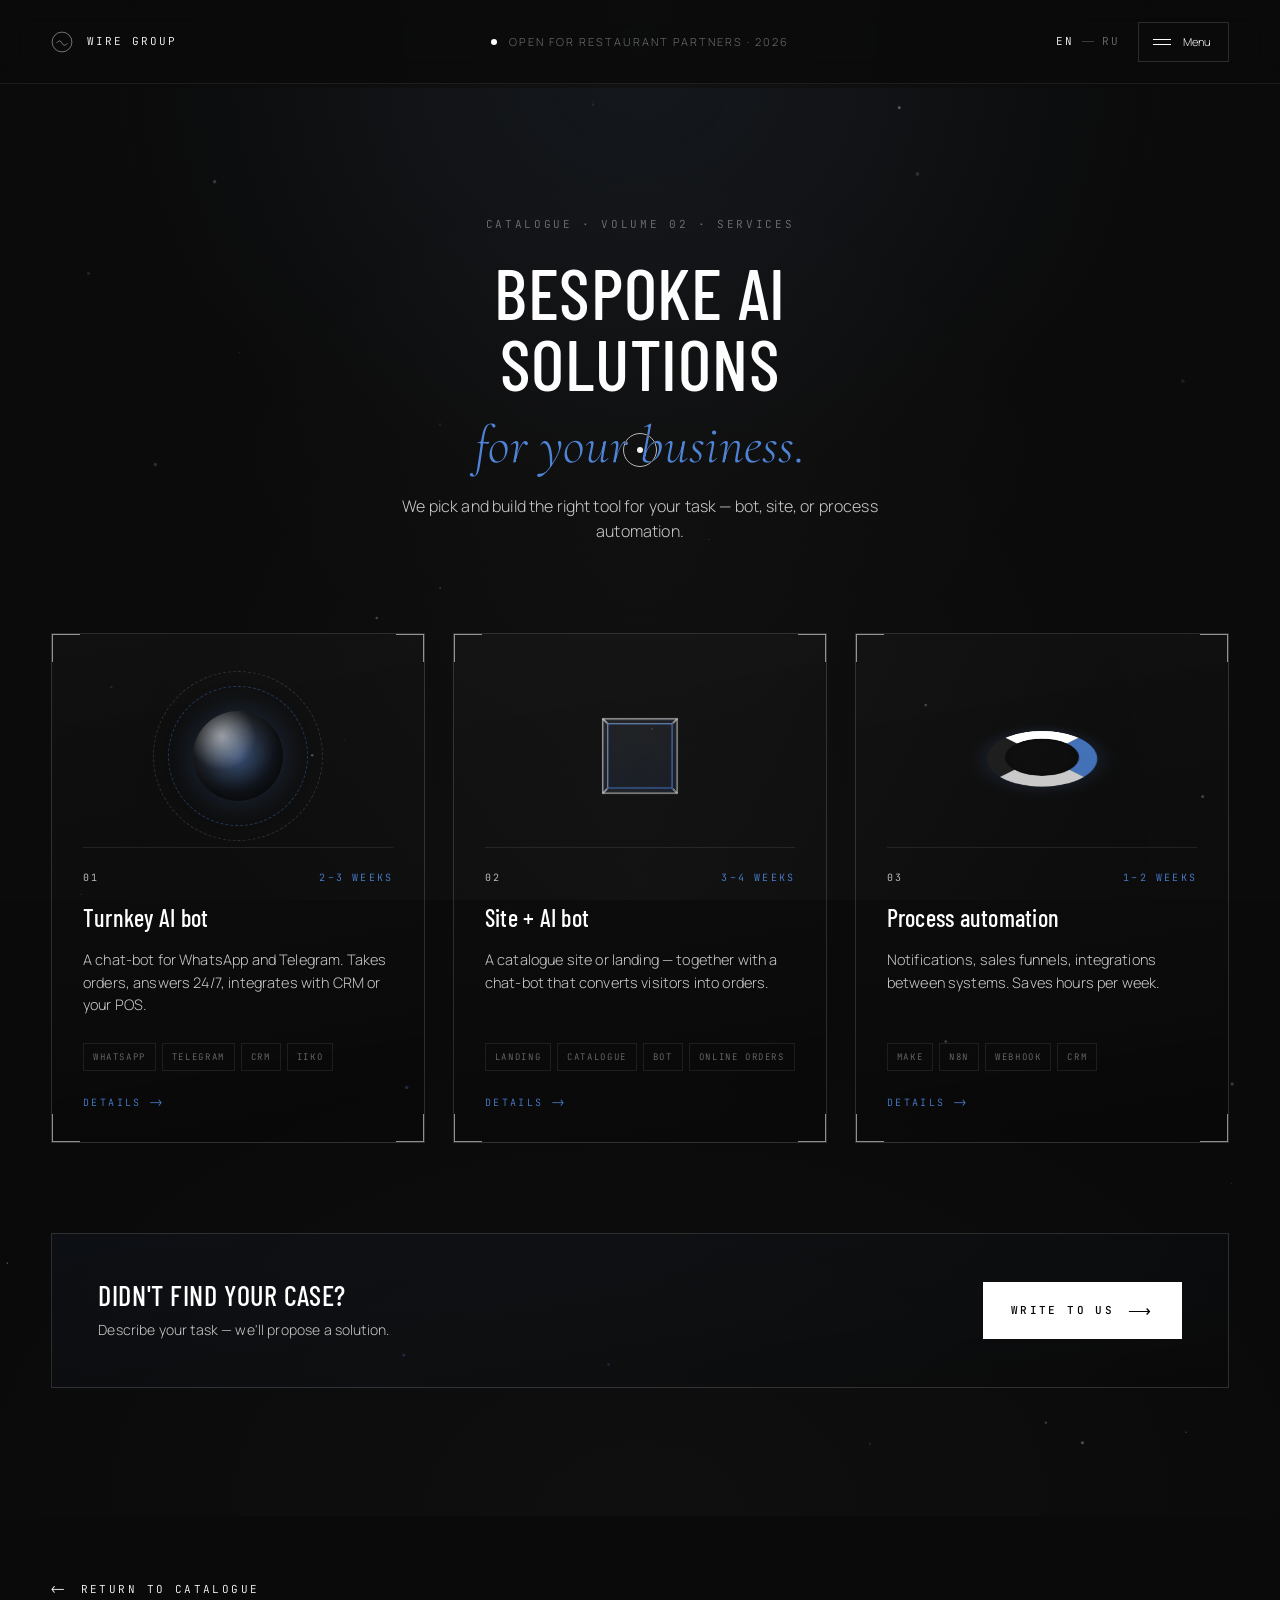
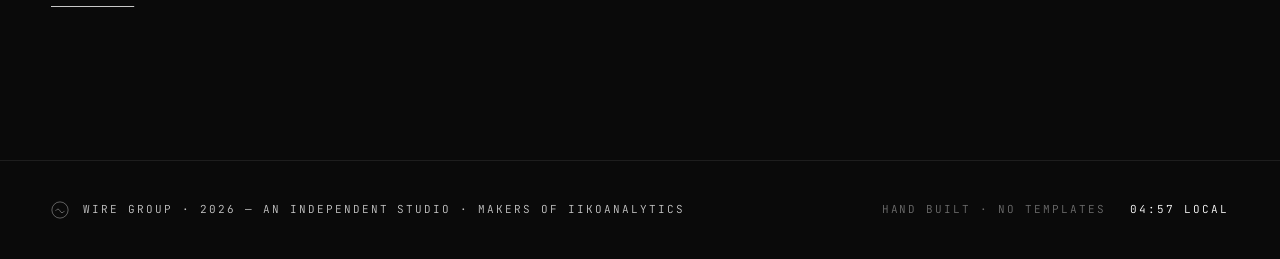
==== commit 776d4d0e: "Fix transparent topbar overlap on scroll; update WhatsApp number" ====
--- a/ai-services.html
+++ b/ai-services.html
@@ -84,7 +84,7 @@
         <span class="menu-foot-label" data-i18n="channels">Channels</span>
         <div class="menu-foot-links">
           <a href="https://t.me/wiregroup" target="_blank" rel="noopener" data-cursor="link">Telegram</a>
-          <a href="https://wa.me/00000000000" target="_blank" rel="noopener" data-cursor="link">WhatsApp</a>
+          <a href="https://wa.me/77073131030" target="_blank" rel="noopener" data-cursor="link">WhatsApp</a>
         </div>
       </div>
       <div class="menu-foot-block">
--- a/style.css
+++ b/style.css
@@ -132,6 +132,9 @@
   font-size: 11px;
   letter-spacing: 0.18em;
   text-transform: uppercase;
+  background: rgba(10, 10, 10, 0.72);
+  backdrop-filter: blur(14px) saturate(120%);
+  -webkit-backdrop-filter: blur(14px) saturate(120%);
 }
 .topbar::after {
   content: ""; position: absolute; left: 0; right: 0; bottom: 0;
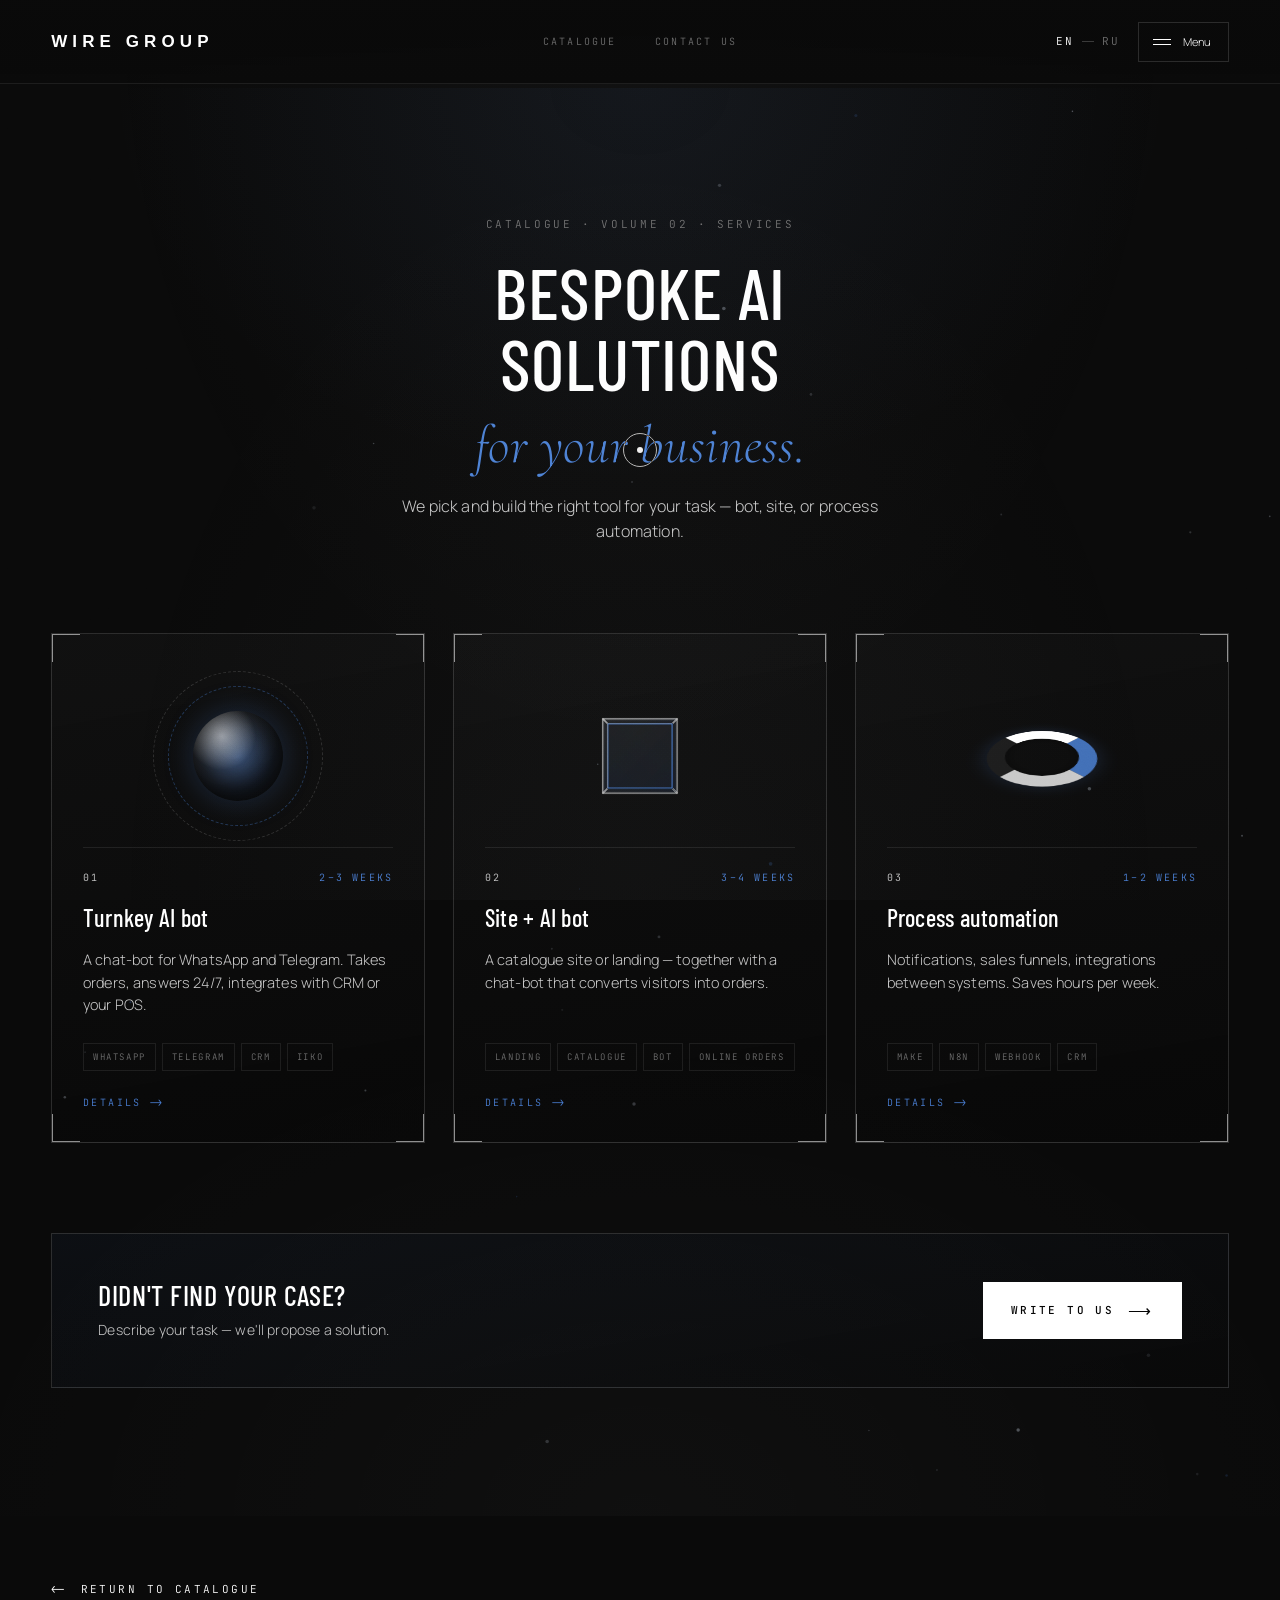
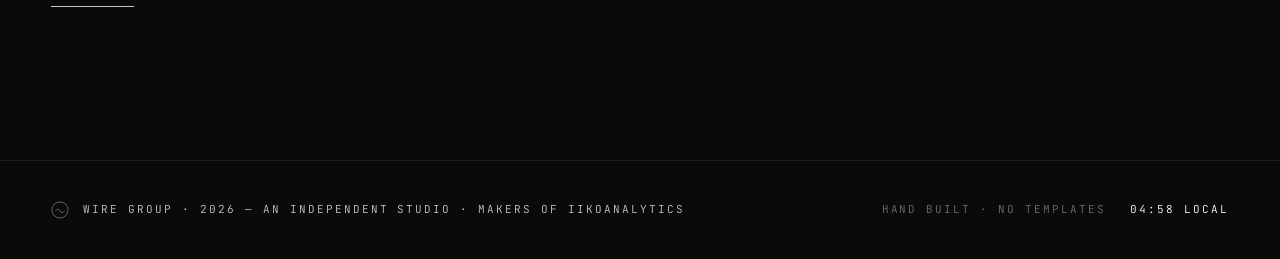
==== commit 721b66b4: "Topbar v2: wordmark + real page navigation, status pill removed Co-Authored-By: Claude Fable 5 <nore" ====
--- a/ai-services.html
+++ b/ai-services.html
@@ -17,20 +17,12 @@
 
 <header class="topbar">
   <a href="index.html" class="topbar-mark" data-cursor="link" aria-label="Wire Group home">
-    <span class="topbar-mark-symbol">
-      <svg viewBox="0 0 40 40" aria-hidden="true">
-        <circle cx="20" cy="20" r="18" />
-        <path d="M10 22 Q 16 14 20 22 T 30 22" />
-      </svg>
-    </span>
-    <span class="topbar-mark-text">WIRE&nbsp;GROUP</span>
+    <span class="topbar-wordmark">WIRE GROUP</span>
   </a>
 
-  <nav class="topbar-nav">
-    <span class="topbar-nav-status">
-      <span class="topbar-dot"></span>
-      <span data-i18n="status">Available for select work · 2026</span>
-    </span>
+  <nav class="topbar-nav topbar-links">
+    <a href="index.html#catalogue" class="topbar-link" data-cursor="link"><span data-i18n="nav-catalog">Catalogue</span></a>
+    <a href="#contact" class="topbar-link" data-cursor="link" data-menu-link><span data-i18n="nav-contact">Contact</span></a>
   </nav>
 
   <div class="topbar-actions">
--- a/style.css
+++ b/style.css
@@ -132,9 +132,7 @@
   font-size: 11px;
   letter-spacing: 0.18em;
   text-transform: uppercase;
-  background: rgba(10, 10, 10, 0.72);
-  backdrop-filter: blur(14px) saturate(120%);
-  -webkit-backdrop-filter: blur(14px) saturate(120%);
+  background: linear-gradient(to bottom, rgba(10, 10, 10, 0.98), rgba(10, 10, 10, 0.9));
 }
 .topbar::after {
   content: ""; position: absolute; left: 0; right: 0; bottom: 0;
@@ -343,16 +341,17 @@
 .hero-atmosphere::after {
   content: "";
   position: absolute; top: -10%; bottom: -10%; width: 40%;
-  left: -40%;
+  left: -50%;
   background: linear-gradient(110deg,
                 transparent 35%,
                 rgba(240, 242, 245, 0.05) 50%,
                 transparent 65%);
   animation: heroSheen 28s linear infinite;
+  will-change: transform;
 }
 @keyframes heroSheen {
-  0%   { left: -50%; }
-  100% { left: 110%; }
+  0%   { transform: translateX(0); }
+  100% { transform: translateX(400%); }
 }
 .hero-grid-overlay {
   position: absolute; inset: 0;
@@ -3350,3 +3349,428 @@
     align-self: flex-start;
   }
 }
+
+/* =============================================================
+   iikoAnalytics — live demo phone (hero)
+   ============================================================= */
+.demo-phone .ph-tabs { overflow: hidden; padding: 12px 4px 10px; }
+.ph-tabs-track {
+  display: flex; gap: 14px;
+  white-space: nowrap;
+  transition: transform 0.5s var(--ease-out);
+  will-change: transform;
+}
+.demo-screens { position: relative; flex: 1; min-height: 0; }
+.demo-screen {
+  position: absolute; inset: 0;
+  opacity: 0;
+  transform: translateY(10px);
+  transition: opacity 0.55s var(--ease-out), transform 0.55s var(--ease-out);
+  pointer-events: none;
+}
+.demo-screen.is-active { opacity: 1; transform: none; pointer-events: auto; }
+
+.ph-bar-row {
+  display: flex; align-items: center; gap: 8px;
+  font-size: 11px; color: var(--silver);
+  margin-top: 6px;
+}
+.ph-bar-label { width: 74px; flex: none; }
+.ph-bar-label.mono { font-size: 9px; letter-spacing: 0.12em; color: var(--silver-mute); }
+.ph-bar {
+  flex: 1; height: 3px;
+  background: rgba(255,255,255,0.07);
+  border-radius: 2px; overflow: hidden;
+}
+.ph-bar > span { display: block; height: 100%; width: var(--w, 0%); background: var(--silver-bright); }
+.ph-bar > span.accent { background: var(--blue); }
+.ph-bar-val {
+  font-family: var(--font-mono);
+  font-size: 9px; color: var(--silver-mute);
+  min-width: 38px; text-align: right;
+}
+
+.ph-rank { display: flex; flex-direction: column; }
+.ph-rank-row {
+  display: flex; justify-content: space-between; align-items: baseline;
+  padding: 7px 0;
+  border-bottom: 1px solid var(--hairline);
+  font-size: 11.5px; color: var(--silver);
+}
+.ph-rank-row:last-child { border-bottom: none; padding-bottom: 0; }
+.ph-rank-row .val { font-family: var(--font-mono); font-size: 10px; color: var(--silver-bright); }
+
+.ph-card-value.neg { color: #d8a0a0; }
+.ph-note {
+  margin-top: 12px;
+  font-family: var(--font-serif);
+  font-style: italic;
+  font-size: 12.5px;
+  color: var(--silver-mute);
+  text-align: center;
+}
+
+/* Step rail under the phone */
+.demo-rail {
+  display: flex; flex-direction: column; gap: 14px;
+  width: min(340px, 100%);
+  margin-top: 28px;
+}
+.demo-note {
+  font-size: 10px; letter-spacing: 0.24em; text-transform: uppercase;
+  color: var(--silver-mute);
+}
+.demo-steps { display: flex; flex-wrap: wrap; gap: 6px; }
+.demo-step {
+  display: inline-flex; align-items: center; gap: 7px;
+  padding: 7px 11px;
+  background: none;
+  border: 1px solid var(--hairline);
+  border-radius: 2px;
+  color: var(--silver-mute);
+  font-family: var(--font-display);
+  font-weight: 400;
+  font-size: 13.5px;
+  letter-spacing: 0.06em;
+  cursor: pointer;
+  transition: color 0.3s var(--ease-out), border-color 0.3s var(--ease-out);
+}
+.demo-step:hover { color: var(--silver); border-color: var(--hairline-2); }
+.demo-step:focus-visible { outline: 1px solid var(--blue); outline-offset: 2px; }
+.demo-step.is-active { color: var(--silver-bright); border-color: var(--blue); }
+.demo-step-num { font-size: 9px; color: var(--silver-dim); transition: color 0.3s var(--ease-out); }
+.demo-step.is-active .demo-step-num { color: var(--blue); }
+.demo-caption {
+  font-family: var(--font-serif);
+  font-style: italic;
+  font-size: 16px;
+  line-height: 1.45;
+  color: var(--silver);
+  min-height: 2.9em;
+}
+
+@media (prefers-reduced-motion: reduce) {
+  .demo-screen, .ph-tabs-track { transition: none; }
+}
+
+/* =============================================================
+   iikoAnalytics — chapters (editorial feature index)
+   ============================================================= */
+.chapters {
+  list-style: none;
+  margin: clamp(40px, 6vw, 80px) 0 0;
+  padding: 0;
+  display: flex;
+  flex-direction: column;
+}
+.chapter {
+  display: grid;
+  grid-template-columns: 88px minmax(0, 1fr) auto;
+  gap: clamp(16px, 3vw, 40px);
+  align-items: baseline;
+  padding: clamp(26px, 3.4vw, 44px) 0;
+  border-top: 1px solid var(--hairline);
+}
+.chapter:last-child { border-bottom: 1px solid var(--hairline); }
+.chapter-num {
+  font-size: 12px;
+  letter-spacing: 0.2em;
+  color: var(--silver-dim);
+  transition: color 0.4s var(--ease-out);
+}
+.chapter:hover .chapter-num { color: var(--blue); }
+.chapter-title {
+  font-family: var(--font-display);
+  font-weight: 400;
+  font-size: clamp(26px, 3.4vw, 46px);
+  line-height: 1.05;
+  letter-spacing: 0.02em;
+  color: var(--silver-bright);
+  margin: 0 0 10px;
+}
+.chapter-body {
+  max-width: 58ch;
+  font-size: 15px;
+  line-height: 1.65;
+  color: var(--silver);
+  opacity: 0.85;
+  margin: 0;
+}
+.chapter-tag {
+  font-size: 10px;
+  letter-spacing: 0.22em;
+  text-transform: uppercase;
+  color: var(--silver-mute);
+  white-space: nowrap;
+}
+.chapters-more {
+  margin: clamp(28px, 4vw, 48px) 0 0;
+  font-family: var(--font-serif);
+  font-style: italic;
+  font-size: clamp(17px, 1.6vw, 21px);
+  line-height: 1.55;
+  color: var(--silver-mute);
+  max-width: 62ch;
+}
+@media (max-width: 720px) {
+  .chapter { grid-template-columns: 1fr; gap: 10px; }
+  .chapter-tag { order: -1; }
+}
+
+/* =============================================================
+   iikoAnalytics — pricing (anchored)
+   ============================================================= */
+.pricing-head {
+  display: flex;
+  align-items: baseline;
+  justify-content: space-between;
+  gap: 24px;
+  flex-wrap: wrap;
+  margin-top: clamp(36px, 5vw, 64px);
+}
+.pricing-headline {
+  font-family: var(--font-display);
+  font-weight: 300;
+  font-size: clamp(40px, 6vw, 84px);
+  line-height: 1;
+  letter-spacing: 0.01em;
+  color: var(--silver-bright);
+  margin: 0;
+}
+.pricing-headline .serif-italic {
+  font-family: var(--font-serif);
+  font-style: italic;
+  font-weight: 300;
+  color: var(--silver);
+}
+.pricing-launch {
+  font-size: 10px;
+  letter-spacing: 0.24em;
+  text-transform: uppercase;
+  color: var(--blue);
+  border: 1px solid rgba(74, 127, 212, 0.35);
+  border-radius: 2px;
+  padding: 8px 14px;
+}
+.price-rows {
+  margin-top: clamp(36px, 5vw, 60px);
+  display: flex;
+  flex-direction: column;
+}
+.price-row {
+  display: grid;
+  grid-template-columns: minmax(0, 1fr) auto;
+  gap: clamp(20px, 4vw, 64px);
+  align-items: center;
+  padding: clamp(28px, 3.6vw, 46px) 0;
+  border-top: 1px solid var(--hairline);
+}
+.price-row:last-child { border-bottom: 1px solid var(--hairline); }
+.price-what h3 {
+  font-family: var(--font-display);
+  font-weight: 400;
+  font-size: clamp(22px, 2.6vw, 34px);
+  letter-spacing: 0.02em;
+  color: var(--silver-bright);
+  margin: 0 0 8px;
+}
+.price-what p {
+  max-width: 52ch;
+  font-size: 14.5px;
+  line-height: 1.65;
+  color: var(--silver);
+  opacity: 0.8;
+  margin: 0;
+}
+.price-value {
+  display: flex;
+  flex-direction: column;
+  align-items: flex-end;
+  gap: 4px;
+  text-align: right;
+}
+.price-old {
+  font-size: 13px;
+  letter-spacing: 0.08em;
+  color: var(--silver-mute);
+  text-decoration-color: rgba(216, 160, 160, 0.7);
+  text-decoration-thickness: 1px;
+}
+.price-now {
+  font-family: var(--font-display);
+  font-weight: 500;
+  font-size: clamp(36px, 4.4vw, 60px);
+  line-height: 1;
+  letter-spacing: 0.02em;
+  color: var(--silver-bright);
+}
+.price-per {
+  font-size: 10px;
+  letter-spacing: 0.24em;
+  text-transform: uppercase;
+  color: var(--silver-mute);
+}
+.price-note {
+  margin: clamp(26px, 4vw, 44px) 0 0;
+  font-family: var(--font-serif);
+  font-style: italic;
+  font-size: clamp(18px, 1.8vw, 23px);
+  color: var(--silver);
+  max-width: 60ch;
+}
+.price-cta-row {
+  display: flex;
+  align-items: center;
+  gap: 22px;
+  flex-wrap: wrap;
+  margin-top: clamp(28px, 4vw, 44px);
+}
+@media (max-width: 640px) {
+  .price-row { grid-template-columns: 1fr; }
+  .price-value { align-items: flex-start; text-align: left; }
+}
+
+/* =============================================================
+   iikoAnalytics — first restaurants (reserved reviews)
+   ============================================================= */
+.reviews-head { margin-top: clamp(36px, 5vw, 64px); max-width: 900px; }
+.reviews-headline {
+  font-family: var(--font-display);
+  font-weight: 300;
+  font-size: clamp(34px, 4.6vw, 64px);
+  line-height: 1.08;
+  color: var(--silver-bright);
+  margin: 0;
+}
+.reviews-headline .serif-italic {
+  font-family: var(--font-serif);
+  font-style: italic;
+  font-weight: 300;
+  color: var(--silver);
+}
+.reviews-sub {
+  margin: 18px 0 0;
+  font-size: 15px;
+  line-height: 1.65;
+  color: var(--silver-mute);
+  max-width: 58ch;
+}
+.review-slots {
+  display: grid;
+  grid-template-columns: repeat(3, minmax(0, 1fr));
+  gap: 20px;
+  margin-top: clamp(36px, 5vw, 60px);
+}
+.review-slot {
+  position: relative;
+  display: flex;
+  flex-direction: column;
+  gap: 14px;
+  min-height: 240px;
+  margin: 0;
+  padding: 26px 26px 22px;
+  border: 1px dashed var(--hairline-2);
+  border-radius: 4px;
+  background: rgba(255,255,255,0.012);
+}
+.review-quote-mark {
+  font-family: var(--font-serif);
+  font-size: 64px;
+  line-height: 0.6;
+  color: var(--silver-dim);
+}
+.review-quote-mark.accent { color: var(--blue); }
+.review-quote {
+  margin: 0;
+  font-family: var(--font-serif);
+  font-style: italic;
+  font-size: 17px;
+  line-height: 1.5;
+  color: var(--silver-mute);
+  flex: 1;
+}
+.review-meta {
+  display: flex;
+  justify-content: space-between;
+  gap: 12px;
+  font-size: 10px;
+  letter-spacing: 0.2em;
+  text-transform: uppercase;
+  color: var(--silver-dim);
+  border-top: 1px solid var(--hairline);
+  padding-top: 14px;
+}
+.review-slot-cta {
+  border-style: solid;
+  border-color: rgba(74, 127, 212, 0.35);
+  background: rgba(74, 127, 212, 0.05);
+  transition: border-color 0.4s var(--ease-out), background 0.4s var(--ease-out), transform 0.4s var(--ease-out);
+}
+.review-slot-cta:hover {
+  border-color: var(--blue);
+  background: rgba(74, 127, 212, 0.09);
+  transform: translateY(-3px);
+}
+.review-cta-text {
+  font-family: var(--font-serif);
+  font-style: italic;
+  font-size: 18px;
+  line-height: 1.5;
+  color: var(--silver);
+  flex: 1;
+}
+.review-cta-link {
+  display: inline-flex;
+  align-items: center;
+  gap: 10px;
+  font-size: 11px;
+  letter-spacing: 0.22em;
+  text-transform: uppercase;
+  color: var(--silver-bright);
+  border-top: 1px solid rgba(74, 127, 212, 0.25);
+  padding-top: 14px;
+}
+@media (max-width: 900px) {
+  .review-slots { grid-template-columns: 1fr; }
+  .review-slot { min-height: 0; }
+}
+
+/* =============================================================
+   Topbar v2 — wordmark + real navigation
+   ============================================================= */
+.topbar-wordmark {
+  font-family: var(--font-display);
+  font-weight: 600;
+  font-size: 17px;
+  letter-spacing: 0.3em;
+  color: var(--silver-bright);
+  white-space: nowrap;
+}
+.topbar-links {
+  display: flex;
+  align-items: center;
+  gap: clamp(18px, 3vw, 40px);
+}
+.topbar-link {
+  position: relative;
+  font-family: var(--font-mono);
+  font-size: 10px;
+  letter-spacing: 0.22em;
+  text-transform: uppercase;
+  color: var(--silver-mute);
+  padding: 6px 0;
+  transition: color 0.3s var(--ease-out);
+}
+.topbar-link::after {
+  content: "";
+  position: absolute;
+  left: 0; right: 100%; bottom: 0;
+  height: 1px;
+  background: var(--blue);
+  transition: right 0.35s var(--ease-out);
+}
+.topbar-link:hover { color: var(--silver-bright); }
+.topbar-link:hover::after { right: 0; }
+@media (max-width: 900px) {
+  .topbar-links { display: none; }
+}
